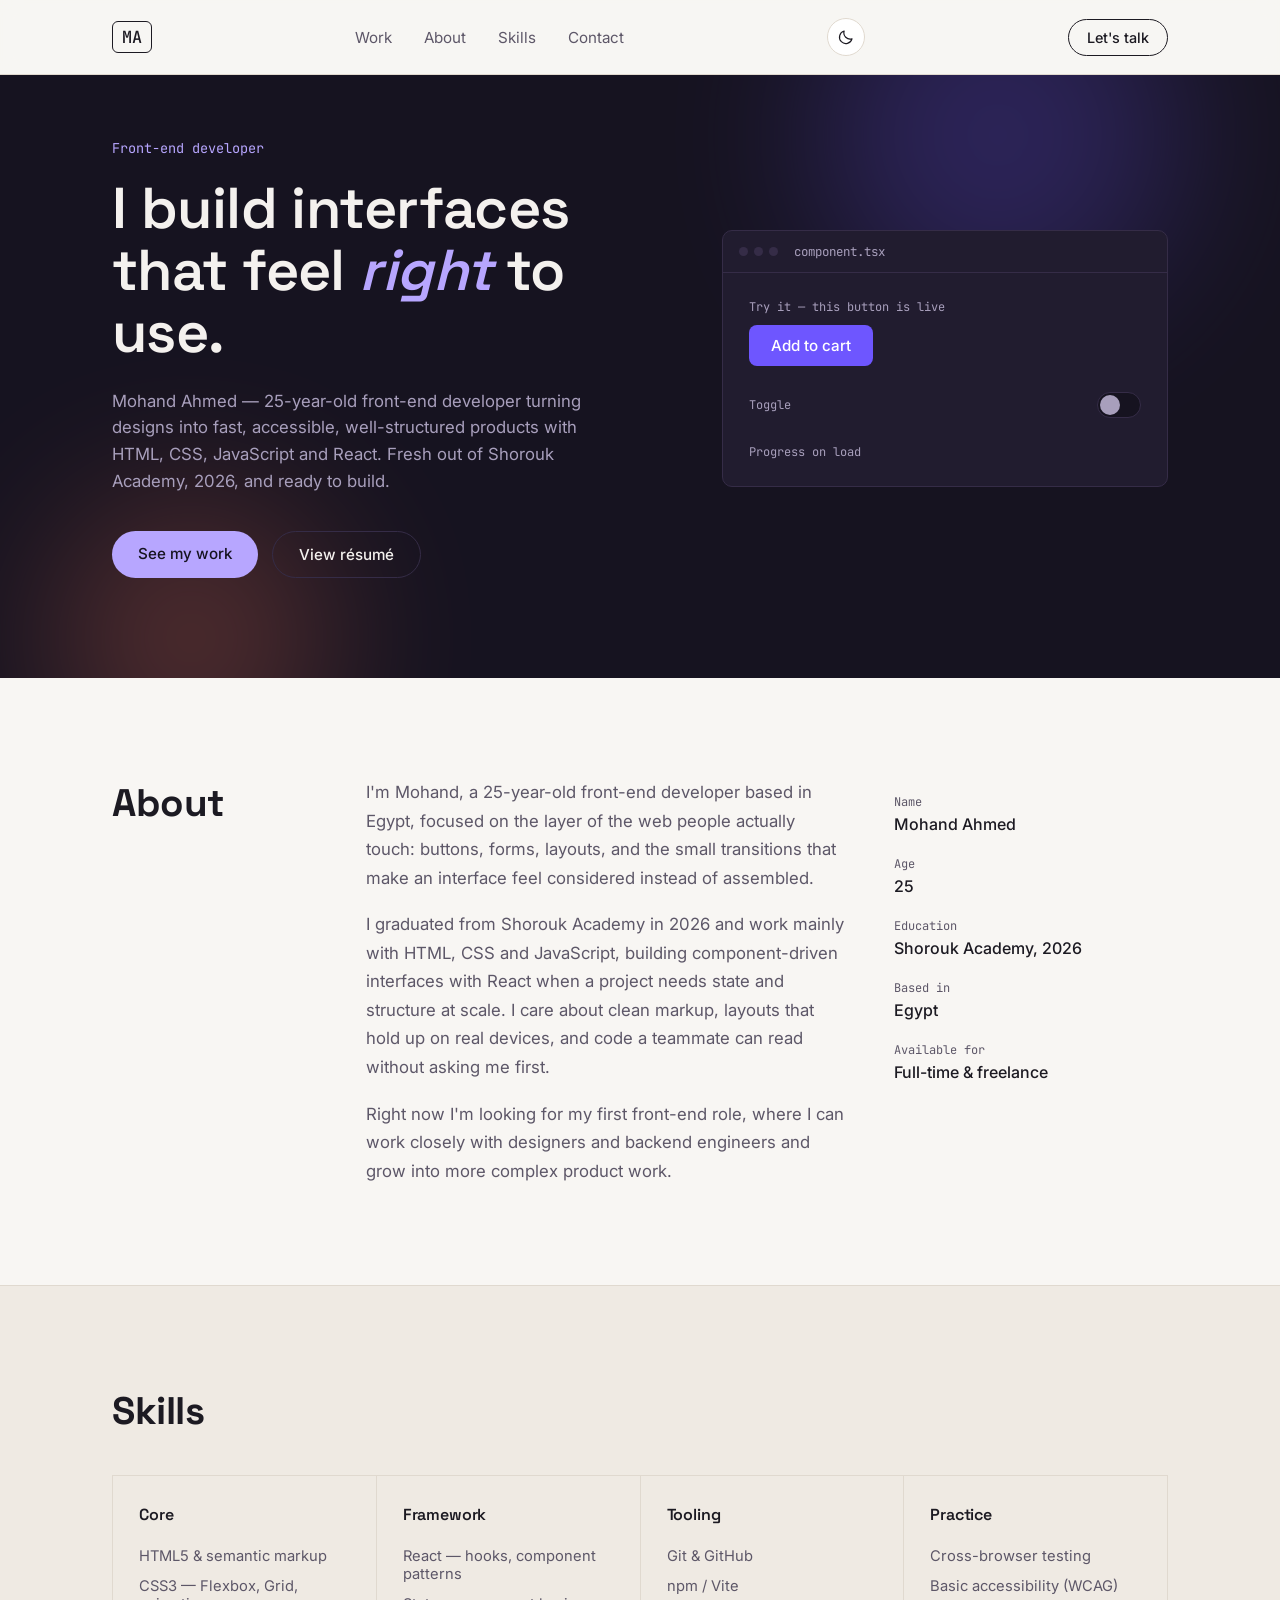
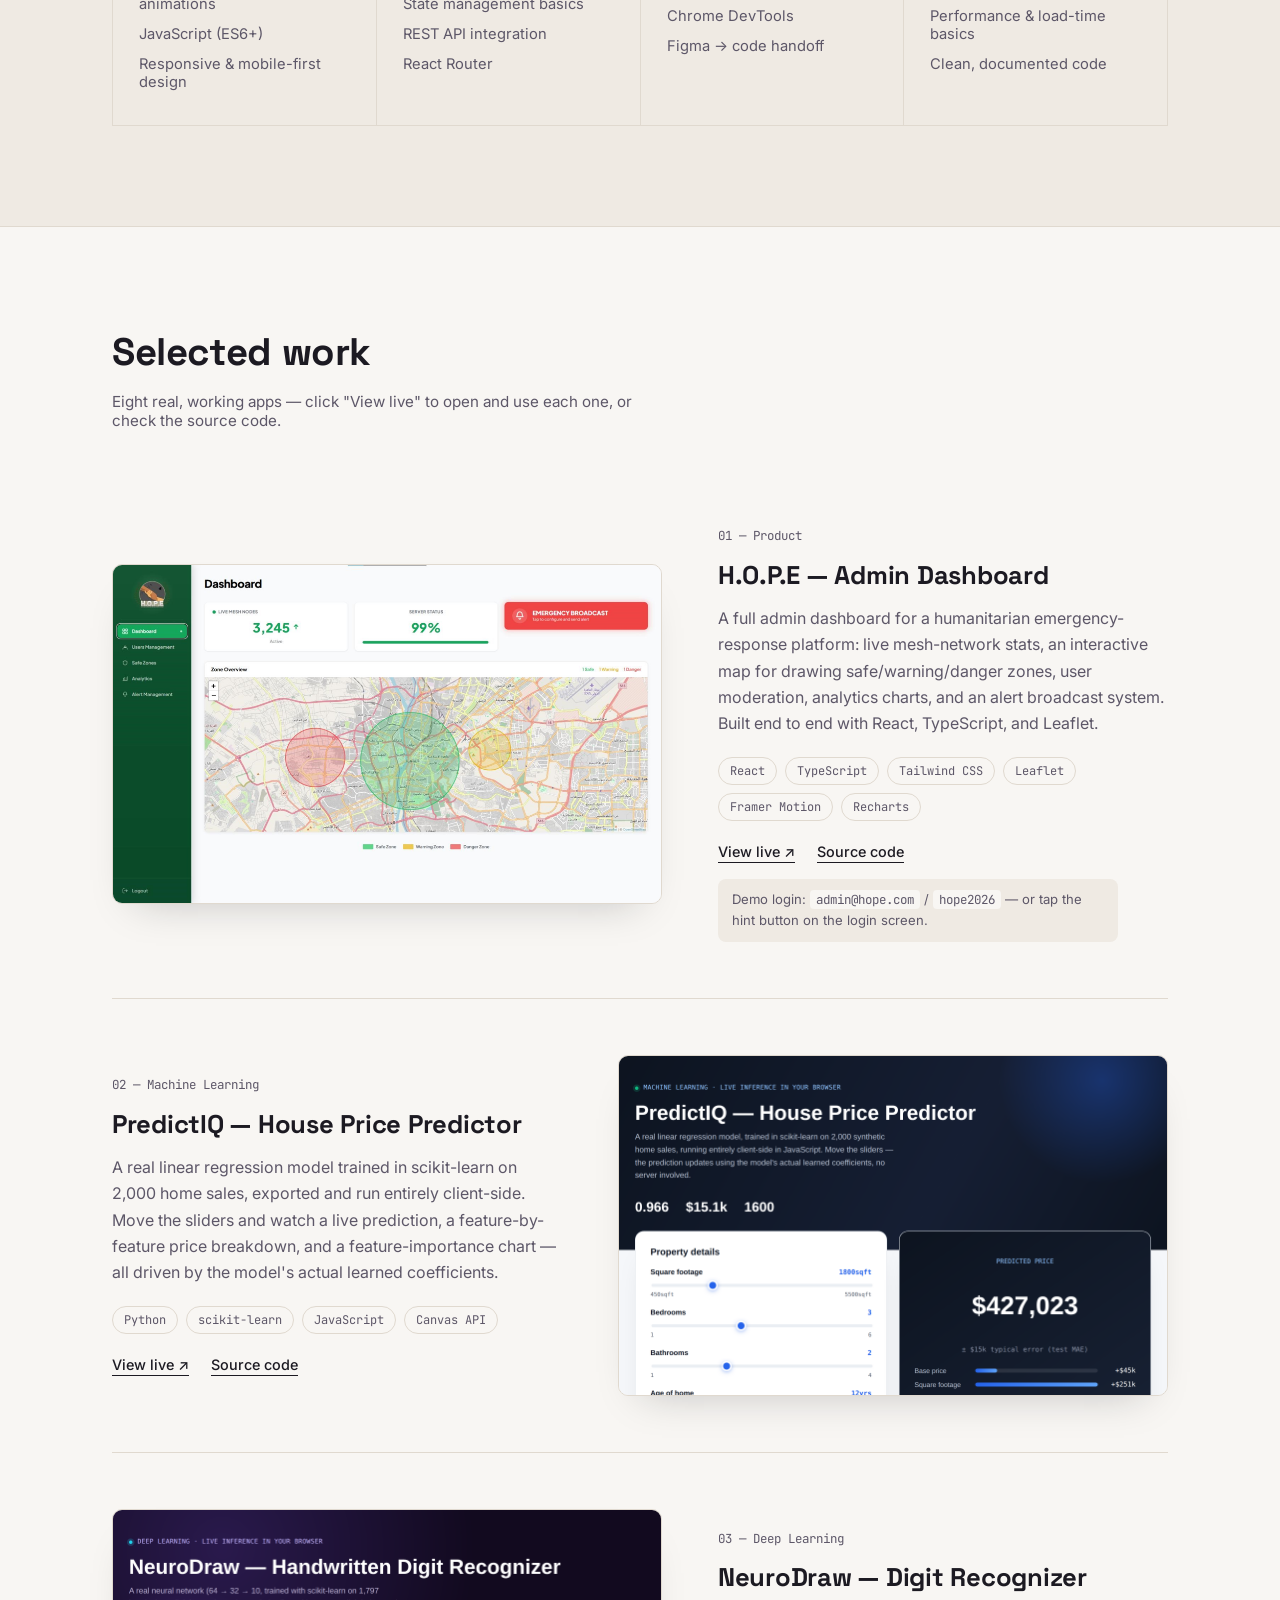
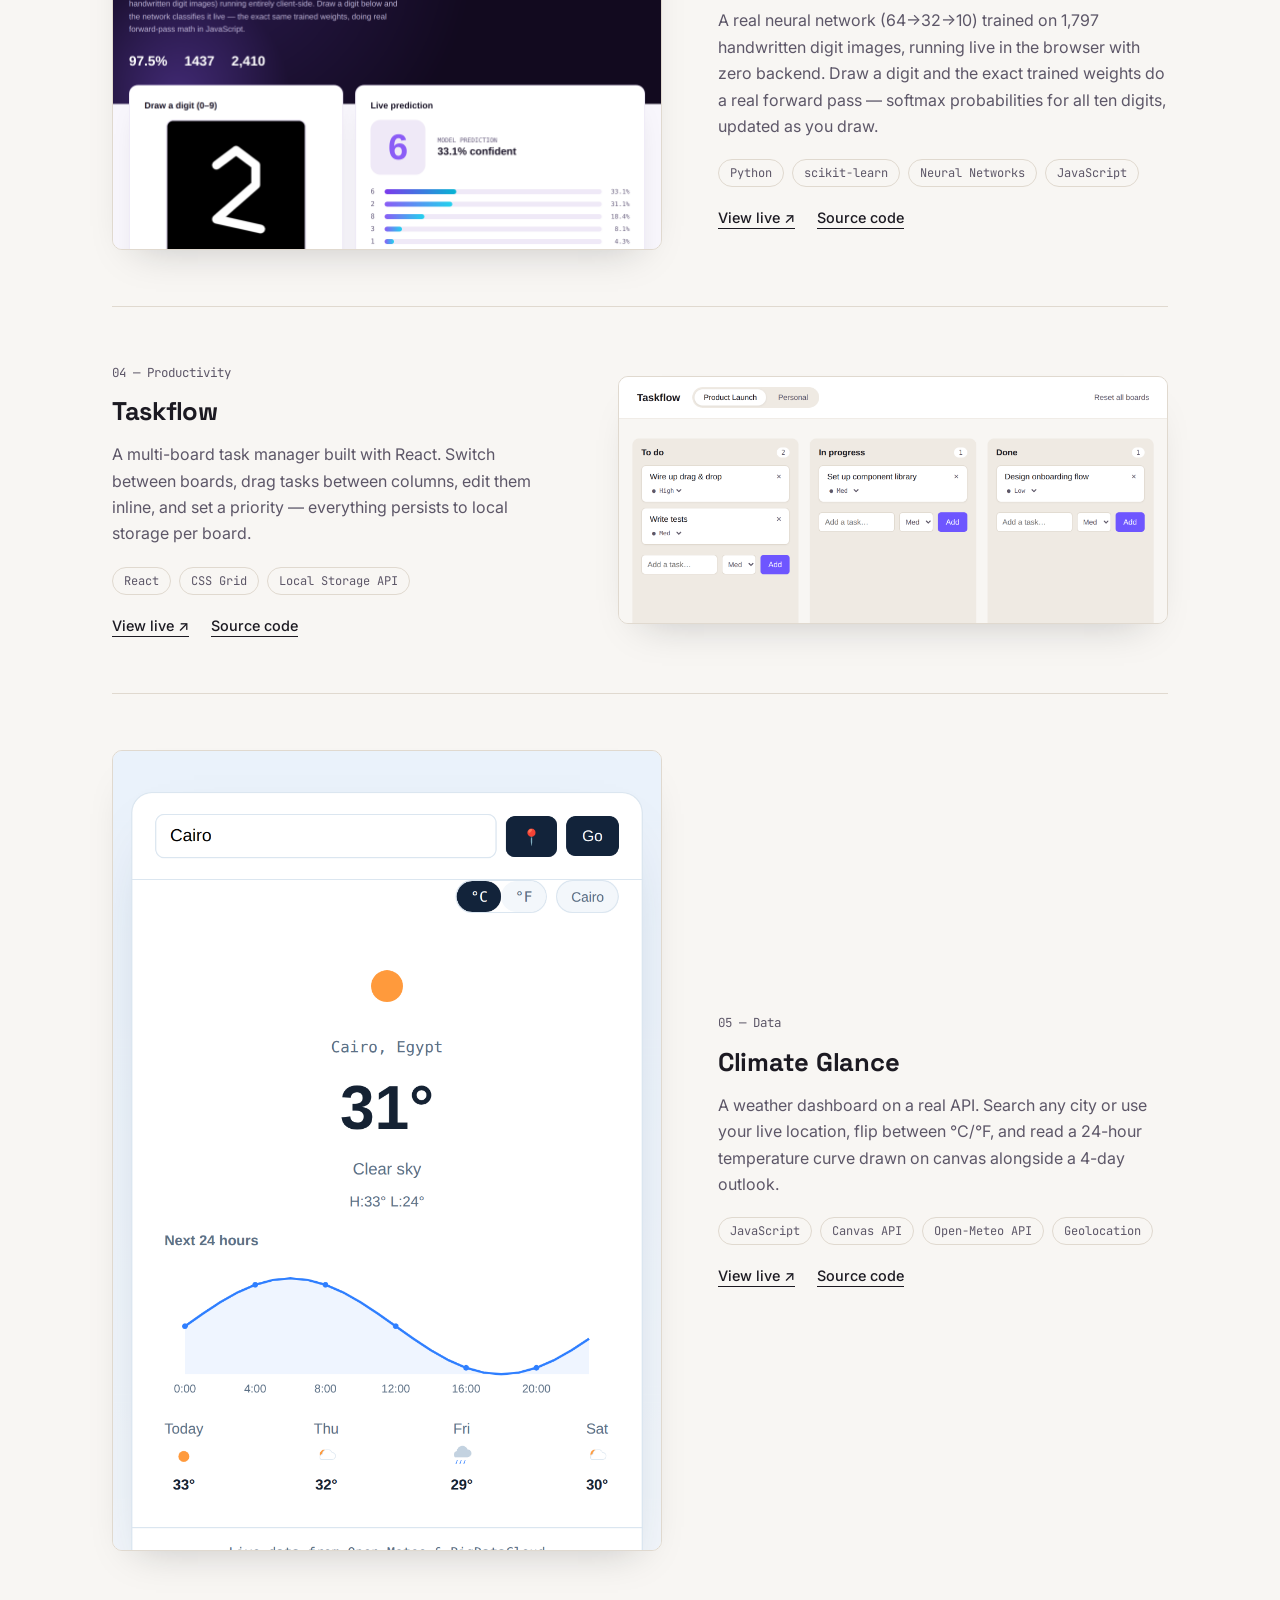
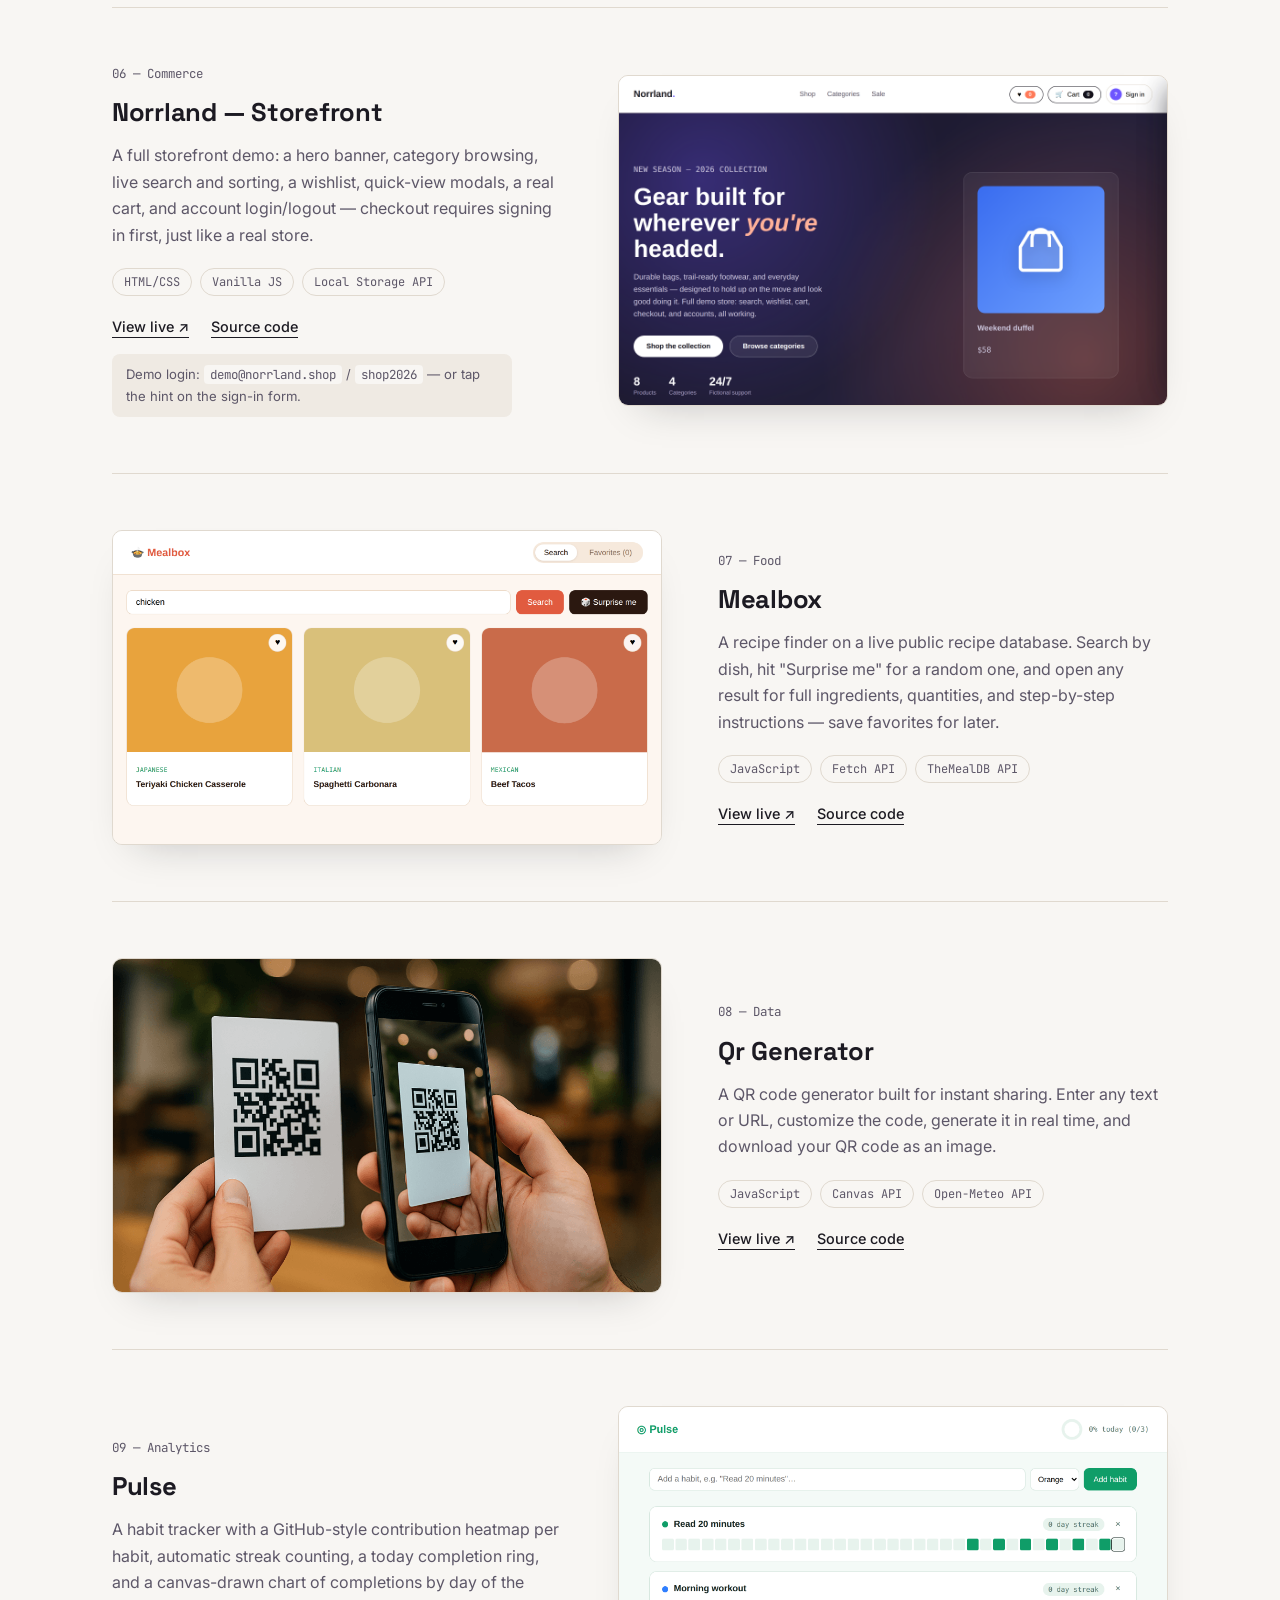
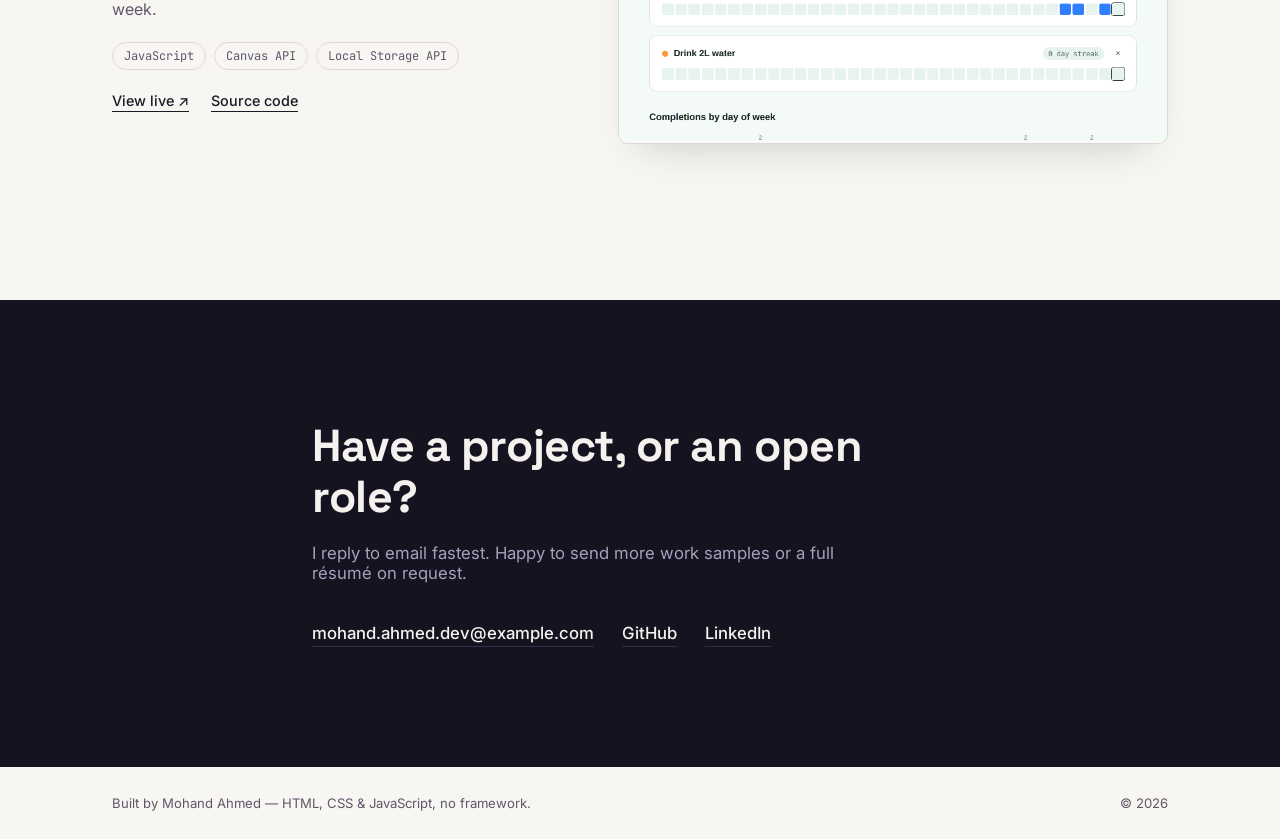
==== index.html @ 734c328e "first commit" ====
<!DOCTYPE html>
<html lang="en">
<head>
<meta charset="UTF-8">
<meta name="viewport" content="width=device-width, initial-scale=1.0">
<title>Mohand Ahmed — Front-End Developer</title>
<meta name="description" content="Mohand Ahmed, front-end developer building fast, accessible interfaces with HTML, CSS, JavaScript and React.">
<script>
  (function() {
    var saved = localStorage.getItem('portfolio-theme');
    var theme = saved || (window.matchMedia('(prefers-color-scheme: dark)').matches ? 'dark' : 'light');
    document.documentElement.setAttribute('data-theme', theme);
  })();
</script>
<link rel="preconnect" href="https://fonts.googleapis.com">
<link rel="preconnect" href="https://fonts.gstatic.com" crossorigin>
<link href="https://fonts.googleapis.com/css2?family=Space+Grotesk:wght@400;500;600;700&family=Inter:wght@400;500;600&family=JetBrains+Mono:wght@400;500&display=swap" rel="stylesheet">
<link rel="stylesheet" href="style.css">
</head>
<body>

<header class="nav" id="nav">
  <div class="nav-inner">
    <a href="#top" class="nav-mark">MA</a>
    <nav class="nav-links">
      <a href="#work">Work</a>
      <a href="#about">About</a>
      <a href="#skills">Skills</a>
      <a href="#contact">Contact</a>
    </nav>
    <button class="theme-toggle" id="themeToggle" aria-label="Toggle dark mode">
      <svg class="icon-sun" viewBox="0 0 24 24" fill="none" xmlns="http://www.w3.org/2000/svg"><circle cx="12" cy="12" r="4.5" stroke="currentColor" stroke-width="1.6"/><path d="M12 2.5v2M12 19.5v2M4.2 4.2l1.4 1.4M18.4 18.4l1.4 1.4M2.5 12h2M19.5 12h2M4.2 19.8l1.4-1.4M18.4 5.6l1.4-1.4" stroke="currentColor" stroke-width="1.6" stroke-linecap="round"/></svg>
      <svg class="icon-moon" viewBox="0 0 24 24" fill="none" xmlns="http://www.w3.org/2000/svg"><path d="M20 14.5A8.5 8.5 0 019.5 4a8.5 8.5 0 1010.5 10.5z" stroke="currentColor" stroke-width="1.6" stroke-linejoin="round"/></svg>
    </button>
    <a href="#contact" class="nav-cta">Let's talk</a>
    <button class="nav-toggle" id="navToggle" aria-label="Open menu" aria-expanded="false">
      <span></span><span></span><span></span>
    </button>
  </div>
  <nav class="nav-links-mobile" id="navMobile">
    <a href="#work">Work</a>
    <a href="#about">About</a>
    <a href="#skills">Skills</a>
    <a href="#contact">Contact</a>
    <button class="theme-toggle theme-toggle-mobile" id="themeToggleMobile" aria-label="Toggle dark mode">
      <svg class="icon-sun" viewBox="0 0 24 24" fill="none" xmlns="http://www.w3.org/2000/svg"><circle cx="12" cy="12" r="4.5" stroke="currentColor" stroke-width="1.6"/><path d="M12 2.5v2M12 19.5v2M4.2 4.2l1.4 1.4M18.4 18.4l1.4 1.4M2.5 12h2M19.5 12h2M4.2 19.8l1.4-1.4M18.4 5.6l1.4-1.4" stroke="currentColor" stroke-width="1.6" stroke-linecap="round"/></svg>
      <svg class="icon-moon" viewBox="0 0 24 24" fill="none" xmlns="http://www.w3.org/2000/svg"><path d="M20 14.5A8.5 8.5 0 019.5 4a8.5 8.5 0 1010.5 10.5z" stroke="currentColor" stroke-width="1.6" stroke-linejoin="round"/></svg>
      <span>Toggle theme</span>
    </button>
  </nav>
</header>

<main id="top">

  <!-- HERO -->
  <section class="hero">
    <div class="hero-inner">
      <div class="hero-text reveal">
        <p class="hero-kicker">Front-end developer</p>
        <h1 class="hero-title">I build interfaces<br>that feel <em>right</em> to use.</h1>
        <p class="hero-sub">Mohand Ahmed — 25-year-old front-end developer turning designs into fast, accessible, well-structured products with HTML, CSS, JavaScript and React. Fresh out of Shorouk Academy, 2026, and ready to build.</p>
        <div class="hero-actions">
          <a href="#work" class="btn btn-primary">See my work</a>
 <a href="Mohand_Ahmed_Resume.pdf" class="btn btn-ghost" target="_blank" rel="noopener noreferrer">
    View résumé
</a>
        </div>
      </div>

      <div class="hero-demo" aria-hidden="false">
        <div class="demo-window">
          <div class="demo-bar">
            <span></span><span></span><span></span>
            <p class="demo-url">component.tsx</p>
          </div>
          <div class="demo-body">
            <p class="demo-label">Try it — this button is live</p>
            <button class="demo-button" id="demoButton">Add to cart</button>

            <div class="demo-row">
              <p class="demo-label">Toggle</p>
              <button class="demo-switch" id="demoSwitch" role="switch" aria-checked="false" aria-label="Toggle dark preview">
                <span class="demo-switch-knob"></span>
              </button>
            </div>

            <div class="demo-row">
              <p class="demo-label">Progress on load</p>
              <div class="demo-progress"><div class="demo-progress-fill" id="demoProgress"></div></div>
            </div>
          </div>
        </div>
      </div>
    </div>
  </section>

  <!-- ABOUT -->
  <section class="about" id="about">
    <div class="section-inner about-grid">
      <h2 class="section-title reveal">About</h2>
      <div class="about-copy reveal">
        <p>I'm Mohand, a 25-year-old front-end developer based in Egypt, focused on the layer of the web people actually touch: buttons, forms, layouts, and the small transitions that make an interface feel considered instead of assembled.</p>
        <p>I graduated from Shorouk Academy in 2026 and work mainly with HTML, CSS and JavaScript, building component-driven interfaces with React when a project needs state and structure at scale. I care about clean markup, layouts that hold up on real devices, and code a teammate can read without asking me first.</p>
        <p>Right now I'm looking for my first front-end role, where I can work closely with designers and backend engineers and grow into more complex product work.</p>
      </div>
      <dl class="about-facts reveal reveal-delay-1">
        <div><dt>Name</dt><dd>Mohand Ahmed</dd></div>
        <div><dt>Age</dt><dd>25</dd></div>
        <div><dt>Education</dt><dd>Shorouk Academy, 2026</dd></div>
        <div><dt>Based in</dt><dd>Egypt</dd></div>
        <div><dt>Available for</dt><dd>Full-time &amp; freelance</dd></div>
      </dl>
    </div>
  </section>

  <!-- SKILLS -->
  <section class="skills" id="skills">
    <div class="section-inner">
      <h2 class="section-title reveal">Skills</h2>
      <div class="skills-grid reveal reveal-delay-1">
        <div class="skill-group">
          <h3>Core</h3>
          <ul>
            <li>HTML5 &amp; semantic markup</li>
            <li>CSS3 — Flexbox, Grid, animations</li>
            <li>JavaScript (ES6+)</li>
            <li>Responsive &amp; mobile-first design</li>
          </ul>
        </div>
        <div class="skill-group">
          <h3>Framework</h3>
          <ul>
            <li>React — hooks, component patterns</li>
            <li>State management basics</li>
            <li>REST API integration</li>
            <li>React Router</li>
          </ul>
        </div>
        <div class="skill-group">
          <h3>Tooling</h3>
          <ul>
            <li>Git &amp; GitHub</li>
            <li>npm / Vite</li>
            <li>Chrome DevTools</li>
            <li>Figma → code handoff</li>
          </ul>
        </div>
        <div class="skill-group">
          <h3>Practice</h3>
          <ul>
            <li>Cross-browser testing</li>
            <li>Basic accessibility (WCAG)</li>
            <li>Performance &amp; load-time basics</li>
            <li>Clean, documented code</li>
          </ul>
        </div>
      </div>
    </div>
  </section>

  <!-- WORK -->
  <section class="work" id="work">
    <div class="section-inner">
      <h2 class="section-title reveal">Selected work</h2>
      <p class="section-note">Eight real, working apps — click "View live" to open and use each one, or check the source code.</p>

      <div class="project project-a project-featured reveal">
        <div class="project-media">
          <a href="projects/hope/index.html" class="shot-link">
            <img src="projects/hope/screenshot.png" alt="H.O.P.E humanitarian operations admin dashboard screenshot" loading="lazy">
          </a>
        </div>
        <div class="project-copy">
          <p class="project-tag">01 — Product</p>
          <h3>H.O.P.E — Admin Dashboard</h3>
          <p>A full admin dashboard for a humanitarian emergency-response platform: live mesh-network stats, an interactive map for drawing safe/warning/danger zones, user moderation, analytics charts, and an alert broadcast system. Built end to end with React, TypeScript, and Leaflet.</p>
          <ul class="project-stack">
            <li>React</li><li>TypeScript</li><li>Tailwind CSS</li><li>Leaflet</li><li>Framer Motion</li><li>Recharts</li>
          </ul>
          <div class="project-links">
            <a href="projects/hope/index.html">View live ↗</a>
            <a href="https://github.com/yourusername/portfolio/tree/main/projects/hope">Source code</a>
          </div>
          <p class="project-note">Demo login: <code>admin@hope.com</code> / <code>hope2026</code> — or tap the hint button on the login screen.</p>
        </div>
      </div>

      <div class="project project-b reveal">
        <div class="project-copy">
          <p class="project-tag">02 — Machine Learning</p>
          <h3>PredictIQ — House Price Predictor</h3>
          <p>A real linear regression model trained in scikit-learn on 2,000 home sales, exported and run entirely client-side. Move the sliders and watch a live prediction, a feature-by-feature price breakdown, and a feature-importance chart — all driven by the model's actual learned coefficients.</p>
          <ul class="project-stack">
            <li>Python</li><li>scikit-learn</li><li>JavaScript</li><li>Canvas API</li>
          </ul>
          <div class="project-links">
            <a href="projects/house-price/index.html">View live ↗</a>
            <a href="https://github.com/yourusername/portfolio/tree/main/projects/house-price">Source code</a>
          </div>
        </div>
        <div class="project-media">
          <a href="projects/house-price/index.html" class="shot-link">
            <img src="projects/house-price/screenshot.png" alt="PredictIQ house price predictor screenshot" loading="lazy">
          </a>
        </div>
      </div>

      <div class="project project-a reveal">
        <div class="project-media">
          <a href="projects/digit-net/index.html" class="shot-link">
            <img src="projects/digit-net/screenshot.png" alt="NeuroDraw handwritten digit recognizer screenshot" loading="lazy">
          </a>
        </div>
        <div class="project-copy">
          <p class="project-tag">03 — Deep Learning</p>
          <h3>NeuroDraw — Digit Recognizer</h3>
          <p>A real neural network (64→32→10) trained on 1,797 handwritten digit images, running live in the browser with zero backend. Draw a digit and the exact trained weights do a real forward pass — softmax probabilities for all ten digits, updated as you draw.</p>
          <ul class="project-stack">
            <li>Python</li><li>scikit-learn</li><li>Neural Networks</li><li>JavaScript</li>
          </ul>
          <div class="project-links">
            <a href="projects/digit-net/index.html">View live ↗</a>
            <a href="https://github.com/yourusername/portfolio/tree/main/projects/digit-net">Source code</a>
          </div>
        </div>
      </div>

      <div class="project project-b reveal">
        <div class="project-media">
          <a href="projects/taskflow/index.html" class="shot-link">
            <img src="projects/taskflow/screenshot.png" alt="Taskflow multi-board task manager screenshot" loading="lazy">
          </a>
        </div>
        <div class="project-copy">
          <p class="project-tag">04 — Productivity</p>
          <h3>Taskflow</h3>
          <p>A multi-board task manager built with React. Switch between boards, drag tasks between columns, edit them inline, and set a priority — everything persists to local storage per board.</p>
          <ul class="project-stack">
            <li>React</li><li>CSS Grid</li><li>Local Storage API</li>
          </ul>
          <div class="project-links">
            <a href="projects/taskflow/index.html">View live ↗</a>
            <a href="https://github.com/yourusername/portfolio/tree/main/projects/taskflow">Source code</a>
          </div>
        </div>
      </div>

      <div class="project project-a reveal">
        <div class="project-media">
          <a href="projects/climate-glance/index.html" class="shot-link">
            <img src="projects/climate-glance/screenshot.png" alt="Climate Glance weather app screenshot" loading="lazy">
          </a>
        </div>
        <div class="project-copy">
          <p class="project-tag">05 — Data</p>
          <h3>Climate Glance</h3>
          <p>A weather dashboard on a real API. Search any city or use your live location, flip between °C/°F, and read a 24-hour temperature curve drawn on canvas alongside a 4-day outlook.</p>
          <ul class="project-stack">
            <li>JavaScript</li><li>Canvas API</li><li>Open-Meteo API</li><li>Geolocation</li>
          </ul>
          <div class="project-links">
            <a href="projects/climate-glance/index.html">View live ↗</a>
            <a href="https://github.com/yourusername/portfolio/tree/main/projects/climate-glance">Source code</a>
          </div>
        </div>
      </div>

      <div class="project project-b reveal">
        <div class="project-copy">
          <p class="project-tag">06 — Commerce</p>
          <h3>Norrland — Storefront</h3>
          <p>A full storefront demo: a hero banner, category browsing, live search and sorting, a wishlist, quick-view modals, a real cart, and account login/logout — checkout requires signing in first, just like a real store.</p>
          <ul class="project-stack">
            <li>HTML/CSS</li><li>Vanilla JS</li><li>Local Storage API</li>
          </ul>
          <div class="project-links">
            <a href="projects/storefront/index.html">View live ↗</a>
            <a href="https://github.com/yourusername/portfolio/tree/main/projects/storefront">Source code</a>
          </div>
          <p class="project-note">Demo login: <code>demo@norrland.shop</code> / <code>shop2026</code> — or tap the hint on the sign-in form.</p>
        </div>
        <div class="project-media">
          <a href="projects/storefront/index.html" class="shot-link">
            <img src="projects/storefront/screenshot.png" alt="Norrland storefront e-commerce demo screenshot" loading="lazy">
          </a>
        </div>
      </div>

      <div class="project project-a reveal">
        <div class="project-media">
          <a href="projects/mealbox/index.html" class="shot-link">
            <img src="projects/mealbox/screenshot.png" alt="Mealbox recipe finder screenshot" loading="lazy">
          </a>
        </div>
        <div class="project-copy">
          <p class="project-tag">07 — Food</p>
          <h3>Mealbox</h3>
          <p>A recipe finder on a live public recipe database. Search by dish, hit "Surprise me" for a random one, and open any result for full ingredients, quantities, and step-by-step instructions — save favorites for later.</p>
          <ul class="project-stack">
            <li>JavaScript</li><li>Fetch API</li><li>TheMealDB API</li>
          </ul>
          <div class="project-links">
            <a href="projects/mealbox/index.html">View live ↗</a>
            <a href="https://github.com/yourusername/portfolio/tree/main/projects/mealbox">Source code</a>
          </div>
        </div>
      </div>

<div class="project project-a reveal">
        <div class="project-media">
          <a href="projects/qr_code_generator/index.html" class="shot-link">
            <img src="projects/qr_code_generator/QR-Code.png" alt="Qr Generator" loading="lazy">
          </a>
        </div>
        <div class="project-copy">
          <p class="project-tag">08 — Data</p>
          <h3>Qr Generator</h3>
          <p>A QR code generator built for instant sharing. Enter any text or URL, customize the code, generate it in  real time, and download your QR code as an image.</p>
          <ul class="project-stack">
            <li>JavaScript</li><li>Canvas API</li><li>Open-Meteo API</li>
          </ul>
          <div class="project-links">
            <a href="projects/qr_code_generator/index.html">View live ↗</a>
            <a href="https://github.com/yourusername/portfolio/tree/main/projects/climate-glance">Source code</a>
          </div>
        </div>
      </div>

      <div class="project project-b reveal">
        <div class="project-copy">
          <p class="project-tag">09 — Analytics</p>
          <h3>Pulse</h3>
          <p>A habit tracker with a GitHub-style contribution heatmap per habit, automatic streak counting, a today completion ring, and a canvas-drawn chart of completions by day of the week.</p>
          <ul class="project-stack">
            <li>JavaScript</li><li>Canvas API</li><li>Local Storage API</li>
          </ul>
          <div class="project-links">
            <a href="projects/pulse/index.html">View live ↗</a>
            <a href="https://github.com/yourusername/portfolio/tree/main/projects/pulse">Source code</a>
          </div>
        </div>
        <div class="project-media">
          <a href="projects/pulse/index.html" class="shot-link">
            <img src="projects/pulse/screenshot.png" alt="Pulse habit tracker screenshot" loading="lazy">
          </a>
        </div>
      </div>
    </div>
  </section>

  <!-- CONTACT -->
  <section class="contact" id="contact">
    <div class="section-inner contact-inner">
      <h2 class="contact-title reveal">Have a project, or an open role?</h2>
      <p class="contact-sub">I reply to email fastest. Happy to send more work samples or a full résumé on request.</p>
      <div class="contact-links">
        <a href="mailto:mohand.ahmed.dev@example.com">mohand.ahmed.dev@example.com</a>
        <a href="https://github.com/yourusername" target="_blank" rel="noopener">GitHub</a>
        <a href="https://linkedin.com/in/yourusername" target="_blank" rel="noopener">LinkedIn</a>
      </div>
    </div>
  </section>

</main>

<footer class="footer">
  <p>Built by Mohand Ahmed — HTML, CSS &amp; JavaScript, no framework.</p>
  <p>© <span id="year"></span></p>
</footer>

<script src="script.js"></script>
</body>
</html>
---- style.css ----
/* ===== Tokens ===== */
:root{
  --ink:#161320;
  --ink-soft:#211c2f;
  --paper:#f8f6f3;
  --paper-dim:#efeae3;
  --line:#e0d9cf;
  --line-dark:#352c47;
  --text:#1c1a22;
  --text-soft:#5d5768;
  --text-on-ink:#f4f1ee;
  --text-on-ink-soft:#a89fbc;
  --accent:#6e56ff;
  --accent-ink:#b7a6ff;
  --accent-2:#ff7a59;
  --surface:#ffffff;

  --font-display:'Space Grotesk', sans-serif;
  --font-body:'Inter', sans-serif;
  --font-mono:'JetBrains Mono', monospace;

  --nav-bg:rgba(247,246,242,0.85);
  --radius:10px;
  --maxw:1120px;
}

[data-theme="dark"]{
  --paper:#121018;
  --paper-dim:#1c1826;
  --line:#2d2740;
  --text:#f0eef8;
  --text-soft:#a89fc0;
  --surface:#1a1624;
  --nav-bg:rgba(18,16,24,0.85);
}

*{box-sizing:border-box;}
html{scroll-behavior:smooth;}
body{
  margin:0;
  font-family:var(--font-body);
  transition:background-color .35s ease, color .35s ease;
  color:var(--text);
  background:var(--paper);
  -webkit-font-smoothing:antialiased;
}
h1,h2,h3{font-family:var(--font-display); margin:0; letter-spacing:-0.01em;}
p{margin:0;}
a{color:inherit; text-decoration:none;}
ul{margin:0; padding:0; list-style:none;}
img{max-width:100%; display:block;}

:focus-visible{
  outline:2px solid var(--accent);
  outline-offset:3px;
}

.section-inner{
  max-width:var(--maxw);
  margin:0 auto;
  padding:0 32px;
}
.section-title{
  font-size:clamp(1.8rem, 3vw, 2.4rem);
  margin-bottom:40px;
}
.section-note{
  font-size:0.95rem;
  color:var(--text-soft);
  margin-top:-24px;
  margin-bottom:40px;
  max-width:52ch;
}

@media (prefers-reduced-motion: reduce){
  html{scroll-behavior:auto;}
  *{animation-duration:0.001ms !important; transition-duration:0.001ms !important;}
}

/* ===== Scroll reveal ===== */
.reveal{
  opacity:0;
  transform:translateY(28px);
  transition:opacity .7s cubic-bezier(.16,.8,.24,1), transform .7s cubic-bezier(.16,.8,.24,1);
}
.reveal.revealed{
  opacity:1;
  transform:translateY(0);
}
.reveal-delay-1.revealed{transition-delay:.08s;}
.reveal-delay-2.revealed{transition-delay:.16s;}
.reveal-delay-3.revealed{transition-delay:.24s;}

/* ===== Nav ===== */
.nav{
  position:sticky; top:0; z-index:100;
  background:var(--nav-bg);
  backdrop-filter:blur(10px);
  border-bottom:1px solid var(--line);
  transition:background-color .35s ease, border-color .35s ease, box-shadow .3s ease;
}
.nav.scrolled{box-shadow:0 8px 24px -18px rgba(20,20,30,0.35);}
.nav-inner{
  max-width:var(--maxw);
  margin:0 auto;
  padding:18px 32px;
  display:flex; align-items:center; justify-content:space-between;
}
.nav-mark{
  font-family:var(--font-mono);
  font-weight:500;
  font-size:1.05rem;
  border:1px solid var(--text);
  padding:4px 9px;
  border-radius:6px;
}
.nav-links{display:flex; gap:32px;}
.nav-links a{font-size:0.95rem; color:var(--text-soft); transition:color .15s;}
.nav-links a:hover{color:var(--text);}
.nav-cta{
  font-size:0.9rem; font-weight:500;
  padding:9px 18px;
  border:1px solid var(--text);
  border-radius:100px;
  transition:border-color .35s ease;
}
.nav-cta:hover{background:var(--text); color:var(--paper);}

.theme-toggle{
  width:38px; height:38px;
  border-radius:50%;
  border:1px solid var(--line);
  background:var(--surface);
  cursor:pointer;
  display:flex; align-items:center; justify-content:center;
  flex-shrink:0;
  transition:border-color .35s ease, background-color .35s ease, transform .2s ease;
  color:var(--text);
}
.theme-toggle:not(.theme-toggle-mobile):hover{transform:rotate(15deg);}
.theme-toggle svg{width:18px; height:18px;}
.theme-toggle .icon-sun{display:none;}
[data-theme="dark"] .theme-toggle .icon-moon{display:none;}
[data-theme="dark"] .theme-toggle .icon-sun{display:block;}
.nav-toggle{display:none; flex-direction:column; gap:5px; background:none; border:none; cursor:pointer; padding:4px;}
.nav-toggle span{width:22px; height:2px; background:var(--text);}
.nav-links-mobile{display:none;}

.theme-toggle-mobile{
  width:100%; border-radius:10px; justify-content:flex-start; gap:10px; padding:12px 4px;
  margin-top:8px; border:none; border-top:1px solid var(--line);
}
.theme-toggle-mobile span{font-size:1rem; color:var(--text);}

@media (max-width:820px){
  .nav-links, .nav-cta, #themeToggle{display:none;}
  .nav-toggle{display:flex;}
  .nav-links-mobile{
    flex-direction:column; padding:0 32px 20px;
    display:none;
    gap:4px;
  }
  .nav-links-mobile.open{display:flex;}
  .nav-links-mobile a{padding:12px 0; border-top:1px solid var(--line); font-size:1rem;}
}

/* ===== Hero ===== */
.hero{
  background:var(--ink);
  color:var(--text-on-ink);
  padding:64px 0 100px;
  position:relative;
  overflow:hidden;
}
.hero::before, .hero::after{
  content:"";
  position:absolute;
  border-radius:50%;
  filter:blur(80px);
  opacity:0.25;
  pointer-events:none;
  animation:float-blob 14s ease-in-out infinite;
}
.hero::before{
  width:360px; height:360px;
  background:var(--accent);
  top:-120px; right:8%;
}
.hero::after{
  width:280px; height:280px;
  background:var(--accent-2);
  bottom:-100px; left:4%;
  animation-delay:-7s;
}
@keyframes float-blob{
  0%, 100%{ transform:translate(0,0) scale(1); }
  50%{ transform:translate(24px,-18px) scale(1.08); }
}
@media (prefers-reduced-motion: reduce){
  .hero::before, .hero::after{ animation:none; }
}
.hero-inner{
  max-width:var(--maxw);
  margin:0 auto;
  padding:0 32px;
  display:grid;
  grid-template-columns:1.1fr 0.9fr;
  gap:64px;
  align-items:center;
  position:relative;
  z-index:1;
}
.hero-kicker{
  font-family:var(--font-mono);
  font-size:0.85rem;
  color:var(--accent-ink);
  margin-bottom:20px;
}
.hero-title{
  font-size:clamp(2.4rem, 5vw, 3.6rem);
  line-height:1.08;
  font-weight:600;
}
.hero-title em{
  font-style:italic;
  color:var(--accent-ink);
}
.hero-sub{
  margin-top:24px;
  font-size:1.05rem;
  line-height:1.6;
  color:var(--text-on-ink-soft);
  max-width:46ch;
}
.hero-actions{
  margin-top:36px;
  display:flex; gap:14px; flex-wrap:wrap;
}
.btn{
  display:inline-block;
  padding:13px 26px;
  border-radius:100px;
  font-size:0.95rem;
  font-weight:500;
  transition:transform .15s, background .15s, color .15s;
}
.btn-primary{background:var(--accent-ink); color:var(--ink);}
.btn-primary:hover{transform:translateY(-2px);}
.btn-ghost{border:1px solid var(--line-dark); color:var(--text-on-ink);}
.btn-ghost:hover{border-color:var(--text-on-ink);}

/* hero demo widget */
.demo-window{
  background:var(--ink-soft);
  border:1px solid var(--line-dark);
  border-radius:var(--radius);
  overflow:hidden;
}
.demo-bar{
  display:flex; align-items:center; gap:6px;
  padding:12px 16px;
  border-bottom:1px solid var(--line-dark);
}
.demo-bar span{
  width:9px; height:9px; border-radius:50%;
  background:var(--line-dark);
}
.demo-url{
  margin-left:10px;
  font-family:var(--font-mono);
  font-size:0.78rem;
  color:var(--text-on-ink-soft);
}
.demo-body{padding:26px;}
.demo-label{
  font-family:var(--font-mono);
  font-size:0.75rem;
  color:var(--text-on-ink-soft);
  margin-bottom:10px;
}
.demo-button{
  font-family:var(--font-body);
  font-weight:500;
  font-size:0.95rem;
  padding:11px 22px;
  border-radius:8px;
  border:none;
  background:var(--accent);
  color:#fff;
  cursor:pointer;
  transition:background .15s, transform .1s;
}
.demo-button:hover{background:#4d69ff;}
.demo-button:active{transform:scale(0.97);}
.demo-button.added{background:#2fb774;}
.demo-row{
  display:flex; align-items:center; justify-content:space-between;
  margin-top:26px;
}
.demo-row .demo-label{margin:0;}
.demo-switch{
  width:44px; height:26px;
  border-radius:100px;
  border:1px solid var(--line-dark);
  background:var(--ink);
  cursor:pointer;
  padding:2px;
  display:flex;
}
.demo-switch-knob{
  width:20px; height:20px;
  border-radius:50%;
  background:var(--text-on-ink-soft);
  transition:transform .2s, background .2s;
}
.demo-switch[aria-checked="true"]{background:var(--accent);}
.demo-switch[aria-checked="true"] .demo-switch-knob{
  transform:translateX(18px);
  background:#fff;
}
.demo-progress{
  margin-top:10px;
  height:6px;
  background:var(--ink);
  border-radius:100px;
  overflow:hidden;
}
.demo-progress-fill{
  height:100%;
  width:0%;
  background:var(--accent-2);
  border-radius:100px;
  transition:width 1.4s cubic-bezier(.2,.7,.3,1);
}

/* ===== About ===== */
.about{padding:100px 0; border-bottom:1px solid var(--line); transition:border-color .35s ease;}
.about-grid{
  display:grid;
  grid-template-columns:0.6fr 1.4fr 0.8fr;
  gap:48px;
}
.about-copy p{
  font-size:1.05rem;
  line-height:1.7;
  color:var(--text-soft);
  max-width:60ch;
}
.about-copy p + p{margin-top:18px;}
.about-facts{display:flex; flex-direction:column; gap:22px;}
.about-facts dt{
  font-family:var(--font-mono);
  font-size:0.75rem;
  color:var(--text-soft);
  margin-bottom:4px;
}
.about-facts dd{margin:0; font-size:1rem; font-weight:500;}

@media (max-width:900px){
  .about-grid{grid-template-columns:1fr;}
}

/* ===== Skills ===== */
.skills{padding:100px 0; background:var(--paper-dim); border-bottom:1px solid var(--line); transition:background-color .35s ease, border-color .35s ease;}
.skills-grid{
  display:grid;
  grid-template-columns:repeat(4, 1fr);
  gap:1px;
  background:var(--line);
  border:1px solid var(--line);
}
.skill-group{
  background:var(--paper-dim);
  padding:28px 26px;
  transition:background-color .25s ease, transform .25s ease;
}
.skill-group:hover{
  background:var(--surface);
  transform:translateY(-2px);
}
.skill-group h3{
  font-size:1rem;
  margin-bottom:16px;
  font-weight:600;
}
.skill-group li{
  font-size:0.92rem;
  color:var(--text-soft);
  padding:6px 0;
}

@media (max-width:900px){
  .skills-grid{grid-template-columns:repeat(2, 1fr);}
}
@media (max-width:560px){
  .skills-grid{grid-template-columns:1fr;}
}

/* ===== Work / Projects ===== */
.work{padding:100px 0;}
.project{
  display:grid;
  grid-template-columns:1.1fr 0.9fr;
  gap:56px;
  align-items:center;
  padding:56px 0;
  border-bottom:1px solid var(--line);
}
.project:last-child{border-bottom:none;}
.project-b{grid-template-columns:0.9fr 1.1fr;}
.project-b .project-media{order:2;}
.project-b .project-copy{order:1;}

.project-tag{
  font-family:var(--font-mono);
  font-size:0.78rem;
  color:var(--accent);
  margin-bottom:12px;
}
.project-copy h3{font-size:1.6rem; margin-bottom:14px;}
.project-copy p{color:var(--text-soft); line-height:1.65; max-width:50ch;}
.project-stack{
  display:flex; flex-wrap:wrap; gap:8px;
  margin-top:20px;
}
.project-stack li{
  font-family:var(--font-mono);
  font-size:0.75rem;
  padding:5px 11px;
  border:1px solid var(--line);
  border-radius:100px;
  color:var(--text-soft);
}
.project-links{margin-top:22px; display:flex; gap:22px;}
.project-links a{
  font-size:0.9rem; font-weight:500;
  border-bottom:1px solid var(--text);
  padding-bottom:2px;
}
.project-note{
  margin-top:16px;
  font-size:0.82rem;
  color:var(--text-soft);
  background:var(--paper-dim);
  border-radius:8px;
  padding:10px 14px;
}
.project-note code{
  font-family:var(--font-mono);
  background:var(--paper);
  padding:1px 6px;
  border-radius:4px;
  font-size:0.78rem;
}

/* project screenshots */
.shot-link{display:block; border-radius:var(--radius); overflow:hidden; border:1px solid var(--line); box-shadow:0 20px 40px -24px rgba(20,23,28,0.25); transition:transform .2s;}
.shot-link:hover{transform:translateY(-3px);}
.shot-link img{width:100%; display:block;}

/* ===== Contact ===== */
.contact{
  background:var(--ink);
  color:var(--text-on-ink);
  padding:120px 0;
}
.contact-inner{text-align:left; max-width:720px;}
.contact-title{
  font-size:clamp(1.9rem, 4vw, 2.8rem);
  line-height:1.15;
  margin-bottom:20px;
}
.contact-sub{
  color:var(--text-on-ink-soft);
  font-size:1.05rem;
  max-width:50ch;
}
.contact-links{
  margin-top:40px;
  display:flex; flex-wrap:wrap; gap:28px;
}
.contact-links a{
  font-size:1.05rem;
  font-weight:500;
  border-bottom:1px solid var(--line-dark);
  padding-bottom:3px;
  transition:border-color .15s, color .15s;
}
.contact-links a:hover{border-color:var(--accent-ink); color:var(--accent-ink);}

/* ===== Footer ===== */
.footer{
  padding:28px 32px;
  display:flex; justify-content:space-between;
  font-size:0.82rem;
  color:var(--text-soft);
  max-width:var(--maxw);
  margin:0 auto;
}

@media (max-width:900px){
  .hero-inner{grid-template-columns:1fr; gap:48px;}
  .project, .project-b{grid-template-columns:1fr; gap:32px;}
  .project-b .project-media, .project-b .project-copy{order:initial;}
}
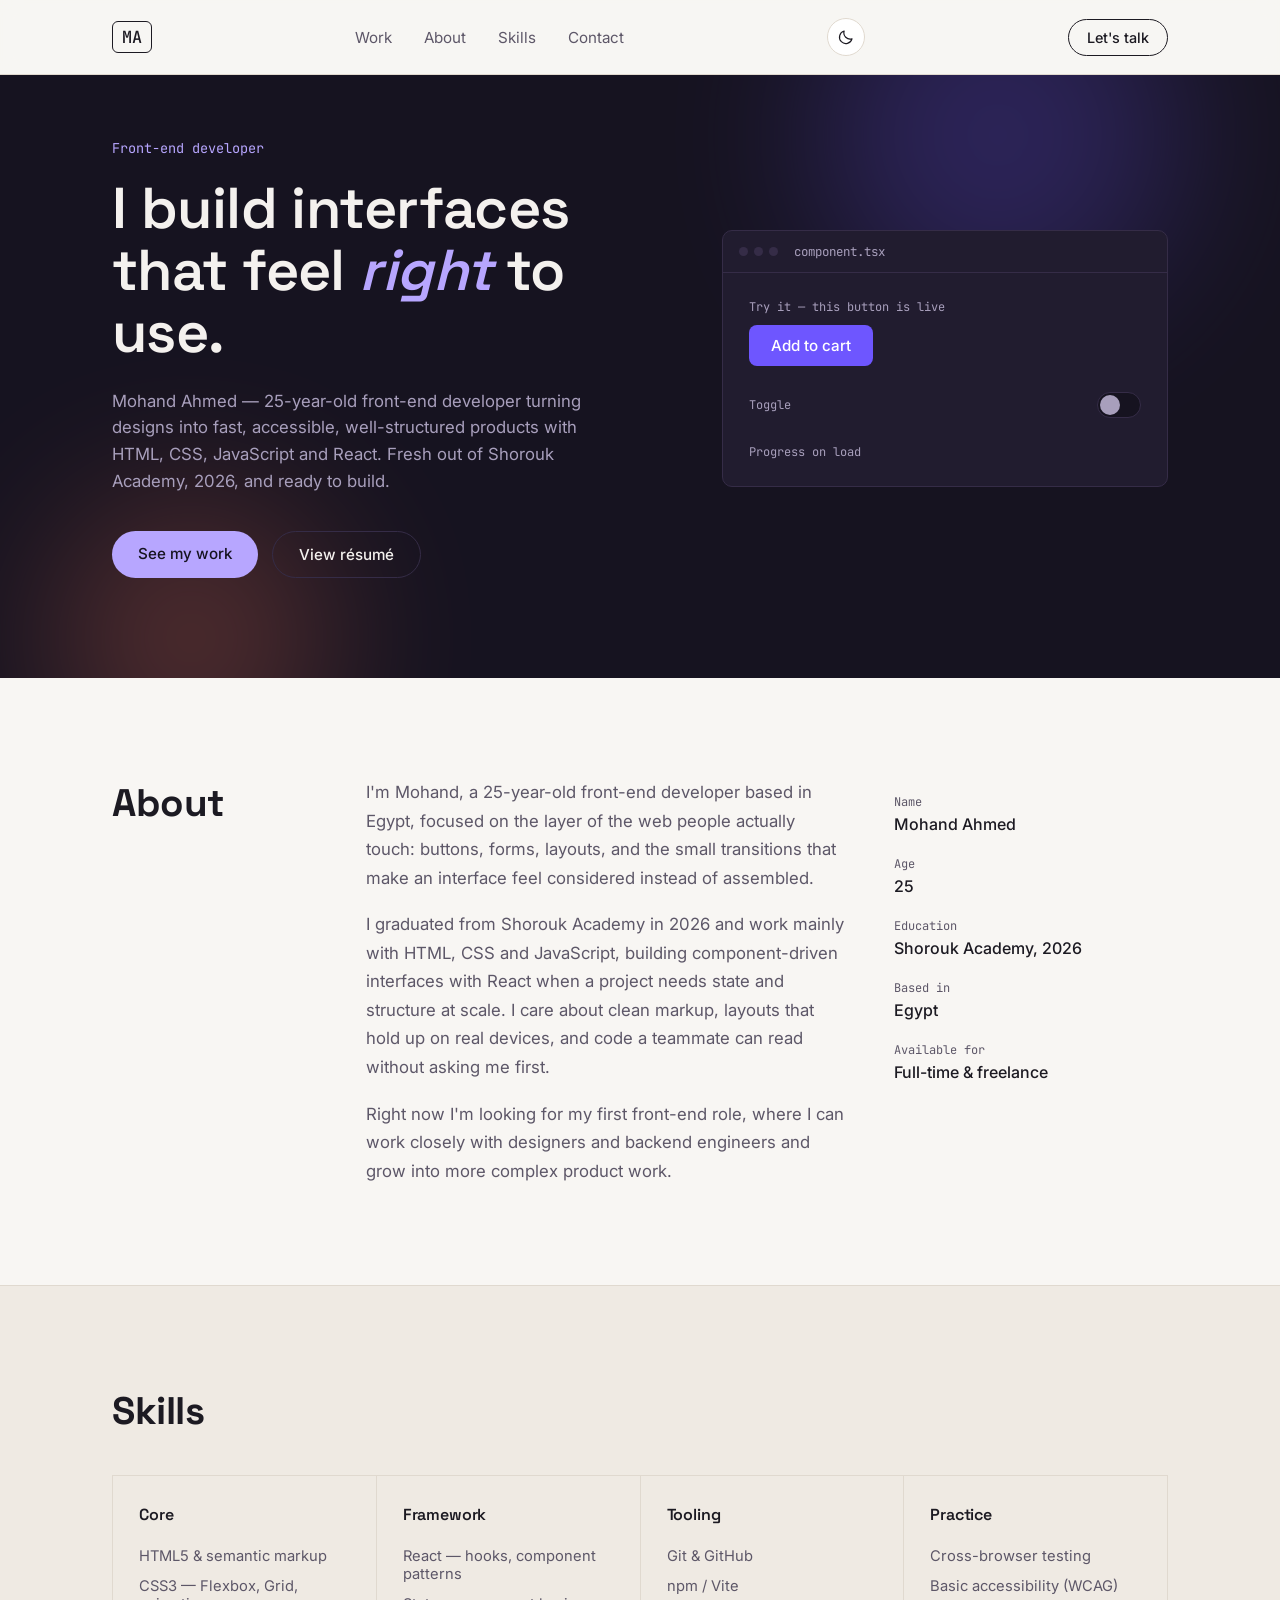
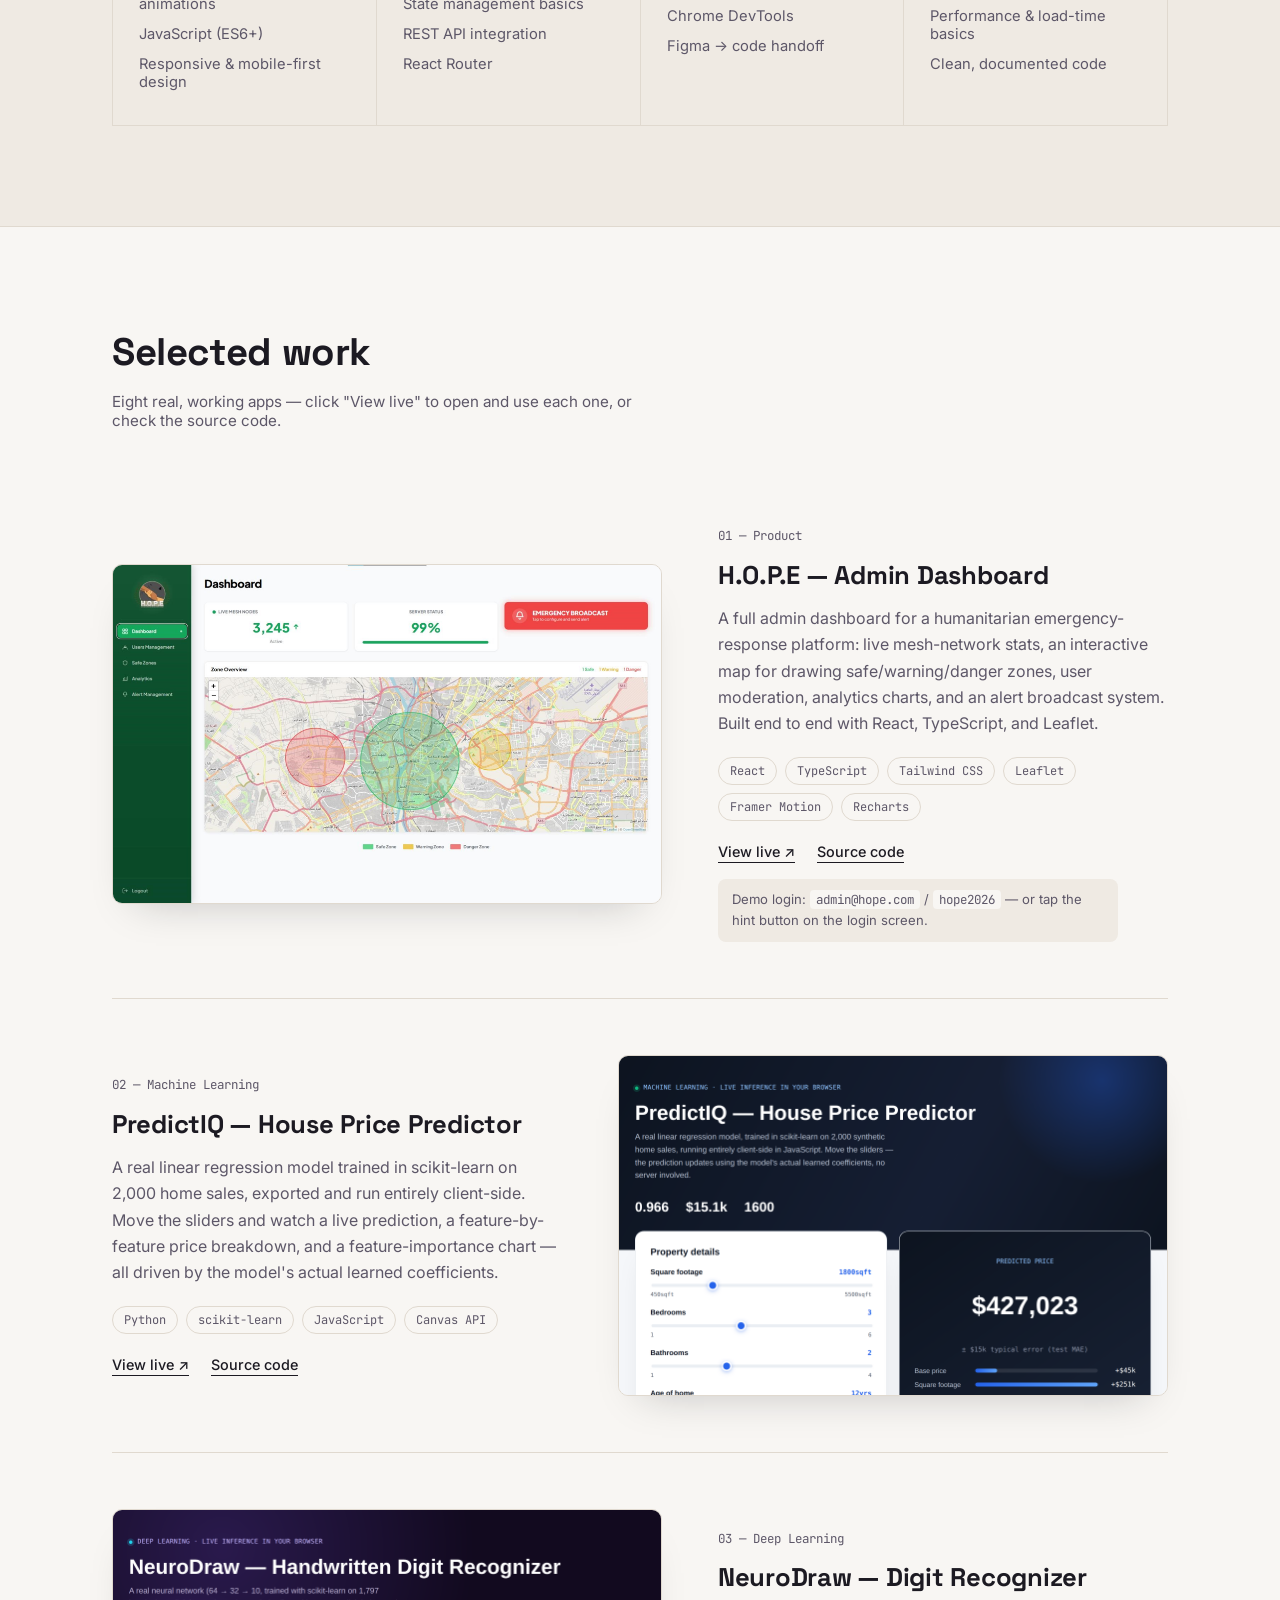
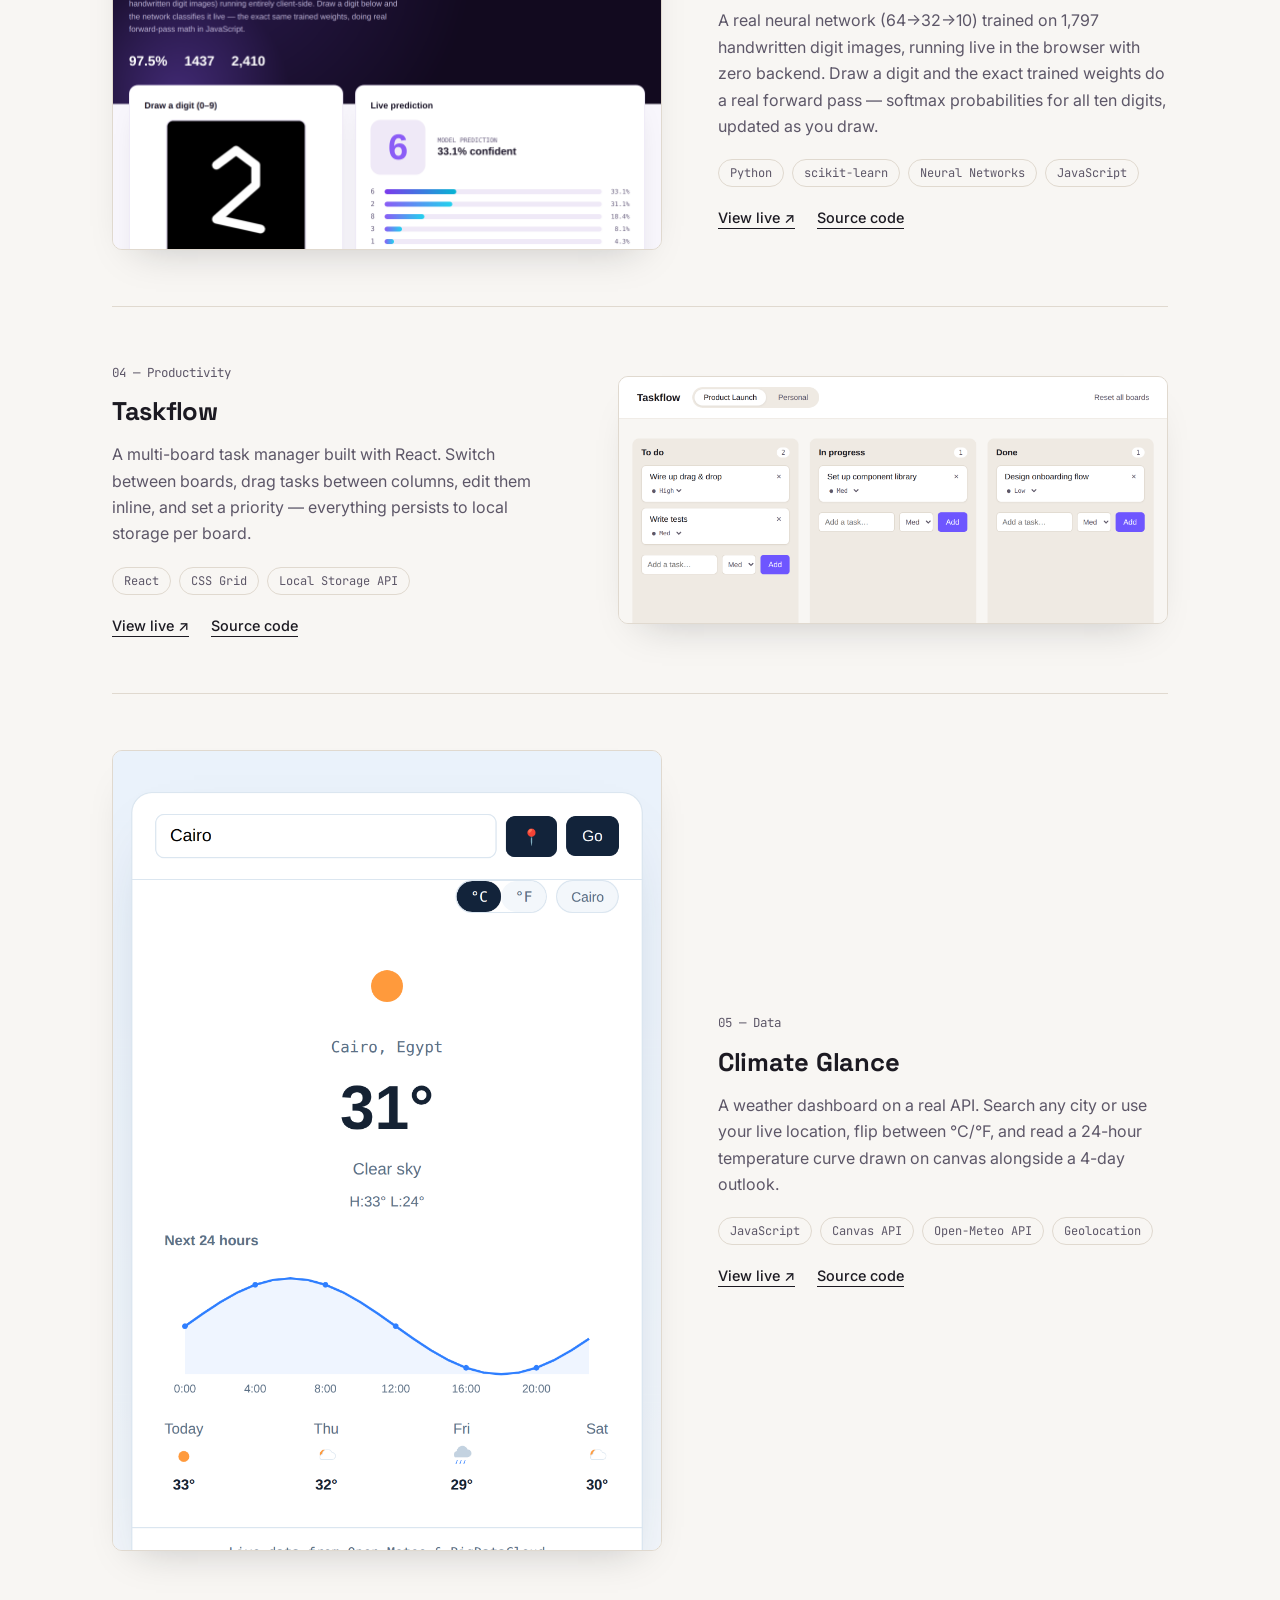
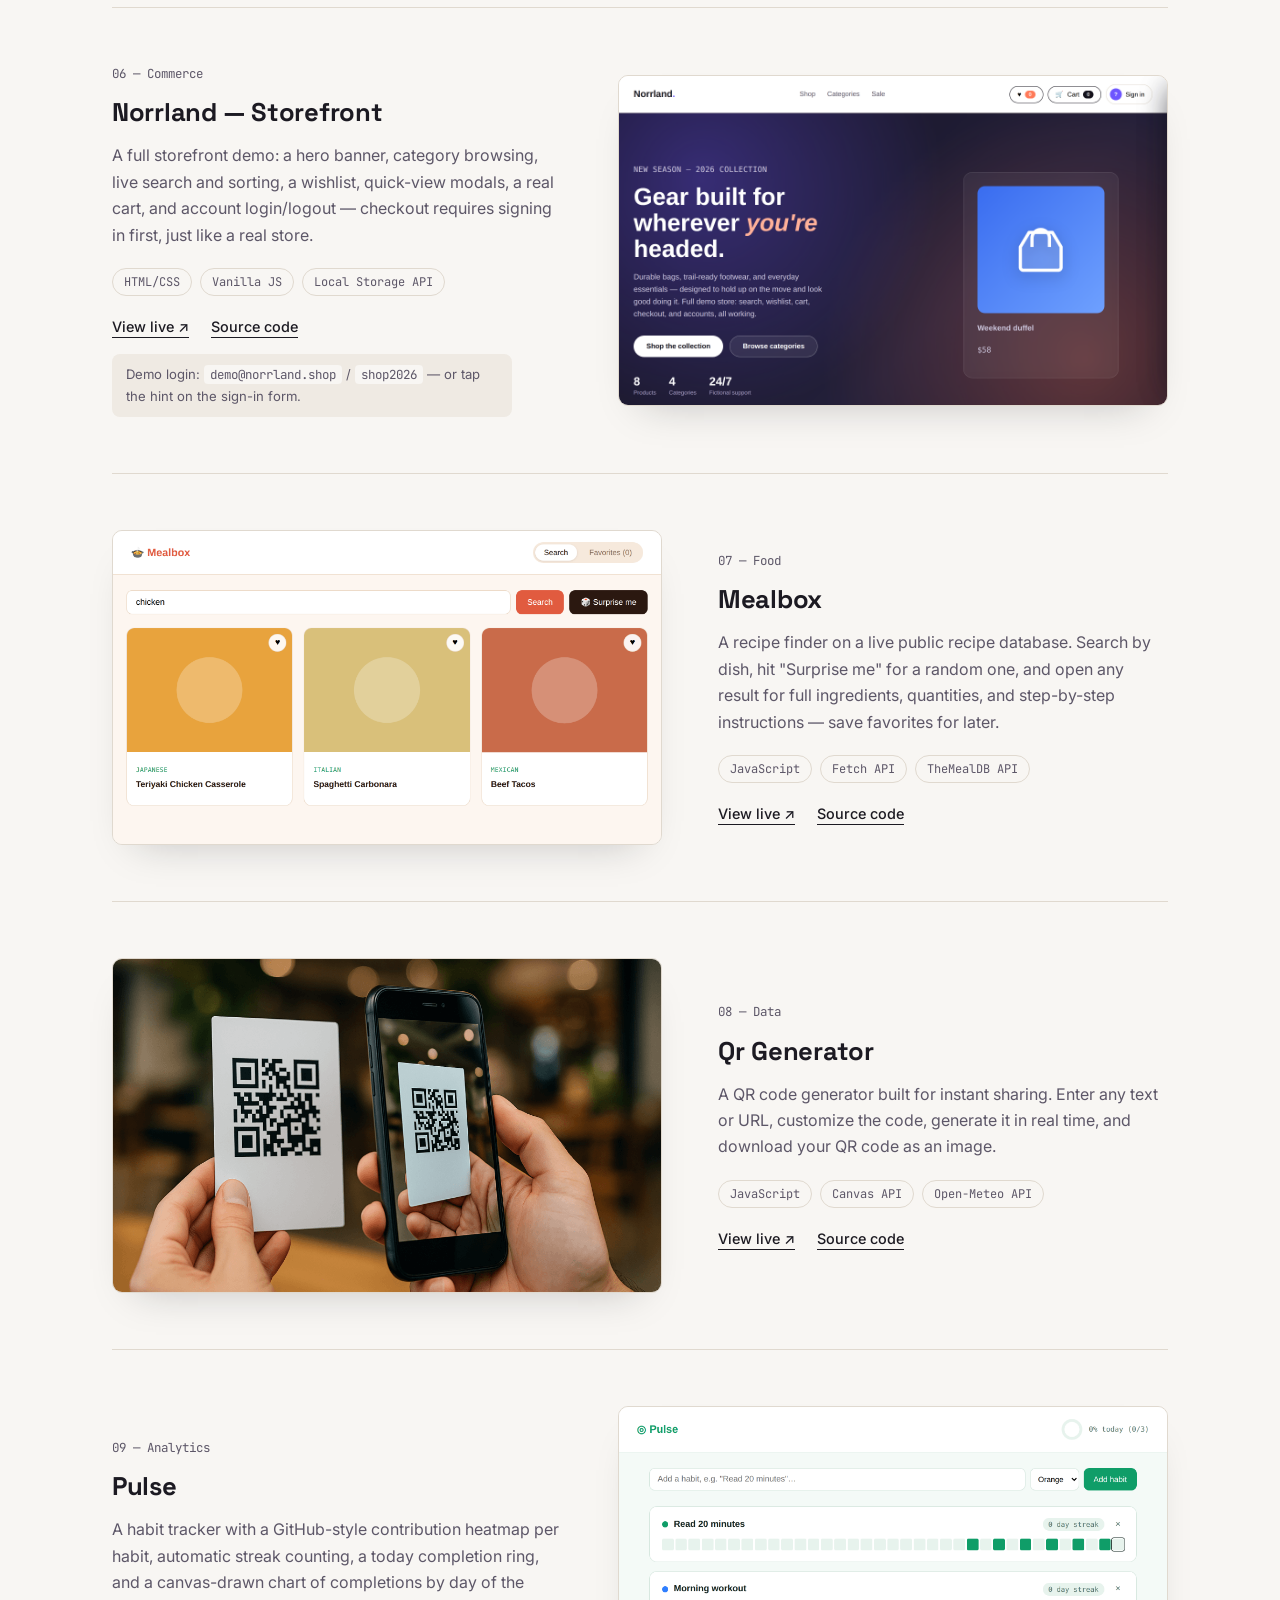
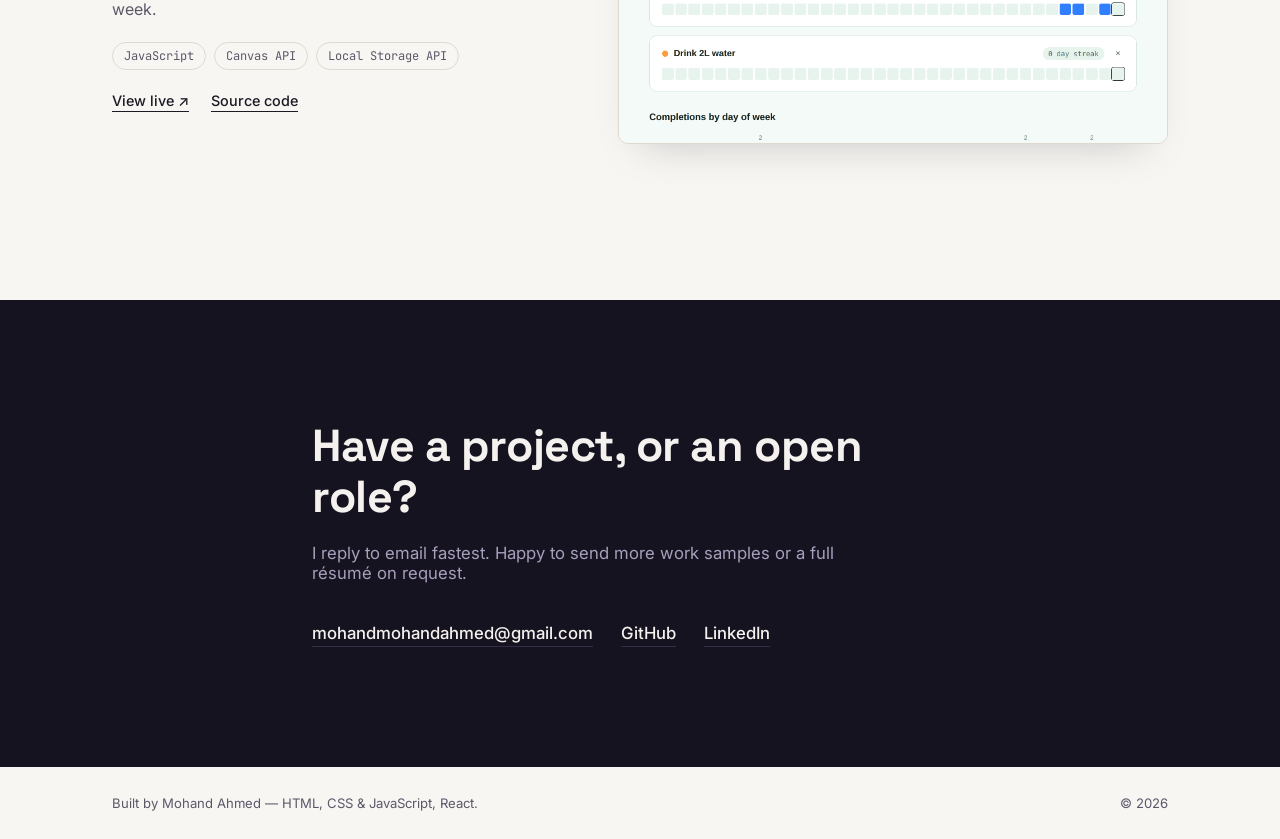
==== commit 9a4d703f: "Update index.html" ====
--- a/index.html
+++ b/index.html
@@ -354,7 +354,7 @@
       <h2 class="contact-title reveal">Have a project, or an open role?</h2>
       <p class="contact-sub">I reply to email fastest. Happy to send more work samples or a full résumé on request.</p>
       <div class="contact-links">
-        <a href="mailto:mohand.ahmed.dev@example.com">mohand.ahmed.dev@example.com</a>
+        <a href="mailto:mohand.ahmed.dev@example.com">mohandmohandahmed@gmail.com</a>
         <a href="https://github.com/yourusername" target="_blank" rel="noopener">GitHub</a>
         <a href="https://linkedin.com/in/yourusername" target="_blank" rel="noopener">LinkedIn</a>
       </div>
@@ -364,7 +364,7 @@
 </main>
 
 <footer class="footer">
-  <p>Built by Mohand Ahmed — HTML, CSS &amp; JavaScript, no framework.</p>
+  <p>Built by Mohand Ahmed — HTML, CSS &amp; JavaScript, React.</p>
   <p>© <span id="year"></span></p>
 </footer>
 
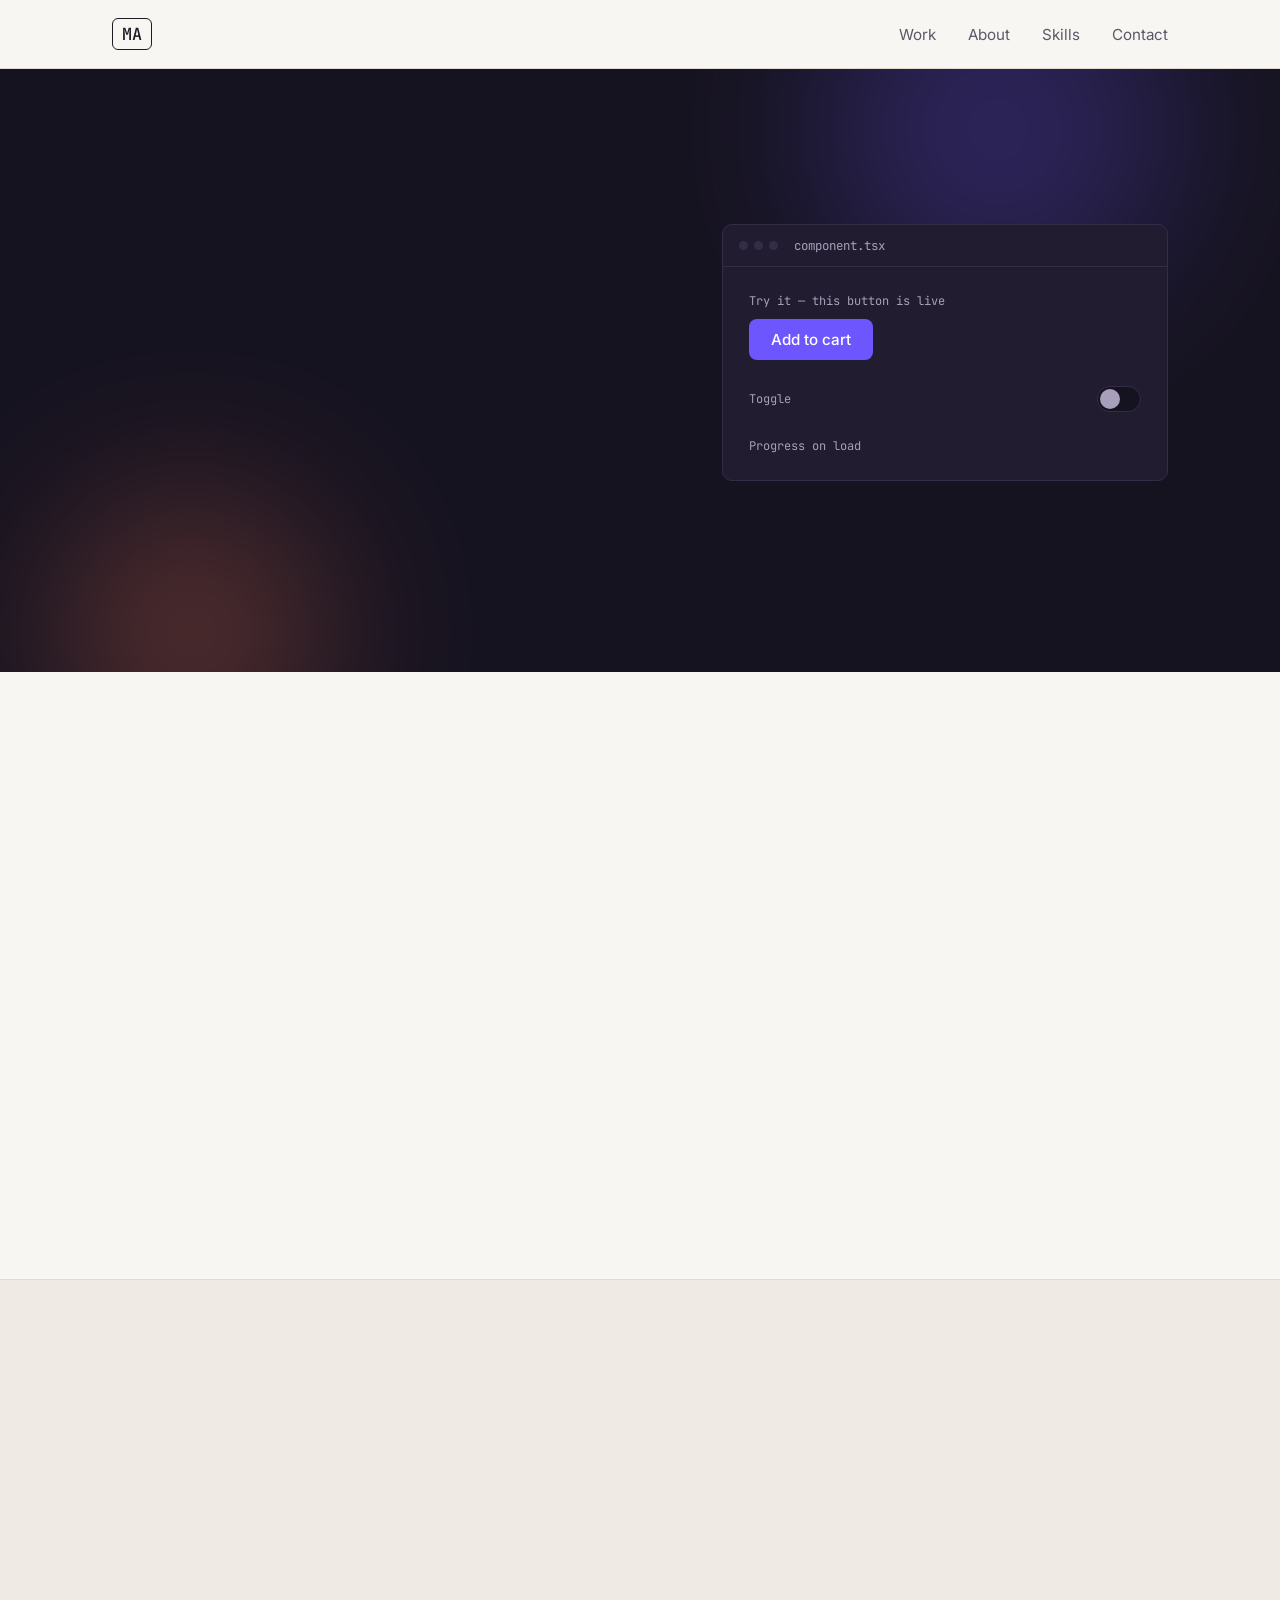
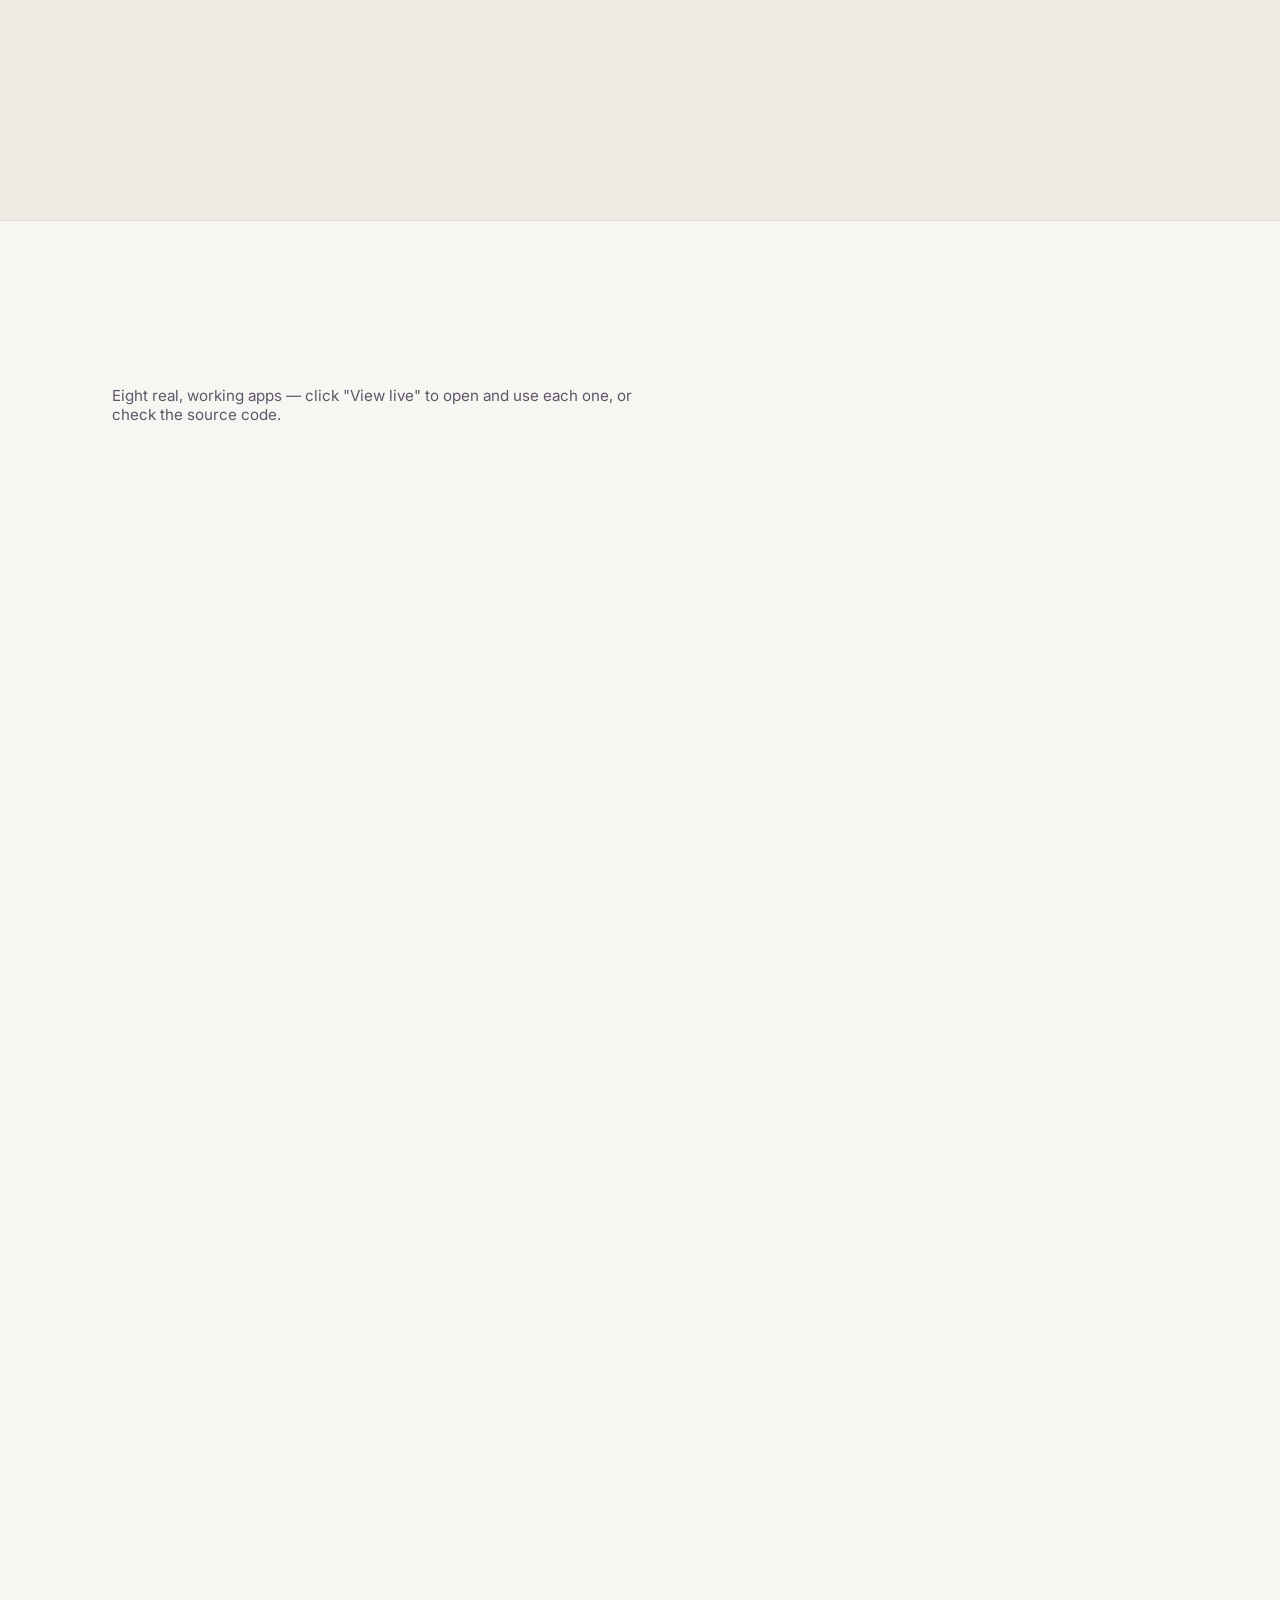
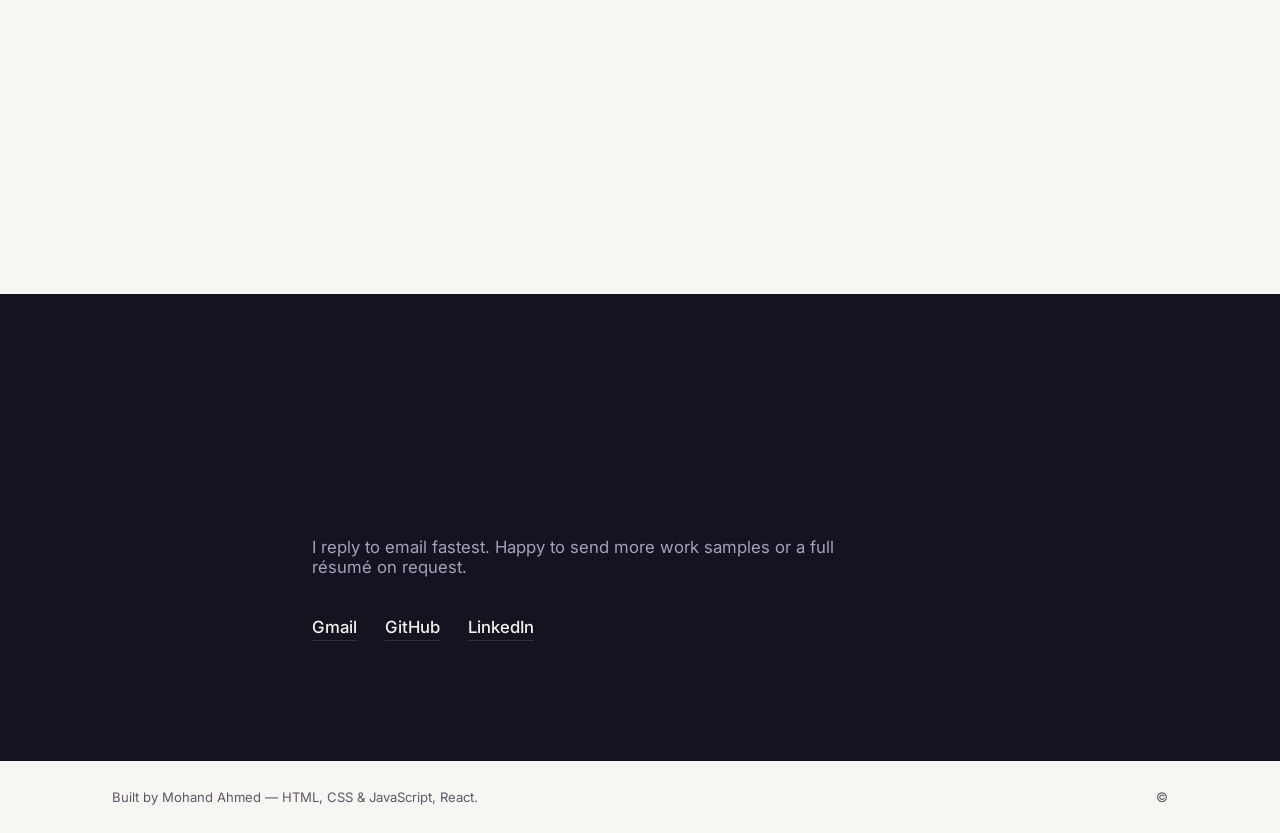
==== commit 21648819: "Update index.html" ====
--- a/index.html
+++ b/index.html
@@ -28,14 +28,7 @@
       <a href="#skills">Skills</a>
       <a href="#contact">Contact</a>
     </nav>
-    <button class="theme-toggle" id="themeToggle" aria-label="Toggle dark mode">
-      <svg class="icon-sun" viewBox="0 0 24 24" fill="none" xmlns="http://www.w3.org/2000/svg"><circle cx="12" cy="12" r="4.5" stroke="currentColor" stroke-width="1.6"/><path d="M12 2.5v2M12 19.5v2M4.2 4.2l1.4 1.4M18.4 18.4l1.4 1.4M2.5 12h2M19.5 12h2M4.2 19.8l1.4-1.4M18.4 5.6l1.4-1.4" stroke="currentColor" stroke-width="1.6" stroke-linecap="round"/></svg>
-      <svg class="icon-moon" viewBox="0 0 24 24" fill="none" xmlns="http://www.w3.org/2000/svg"><path d="M20 14.5A8.5 8.5 0 019.5 4a8.5 8.5 0 1010.5 10.5z" stroke="currentColor" stroke-width="1.6" stroke-linejoin="round"/></svg>
-    </button>
-    <a href="#contact" class="nav-cta">Let's talk</a>
-    <button class="nav-toggle" id="navToggle" aria-label="Open menu" aria-expanded="false">
-      <span></span><span></span><span></span>
-    </button>
+  
   </div>
   <nav class="nav-links-mobile" id="navMobile">
     <a href="#work">Work</a>
@@ -354,9 +347,9 @@
       <h2 class="contact-title reveal">Have a project, or an open role?</h2>
       <p class="contact-sub">I reply to email fastest. Happy to send more work samples or a full résumé on request.</p>
       <div class="contact-links">
-        <a href="mailto:mohand.ahmed.dev@example.com">mohandmohandahmed@gmail.com</a>
-        <a href="https://github.com/yourusername" target="_blank" rel="noopener">GitHub</a>
-        <a href="https://linkedin.com/in/yourusername" target="_blank" rel="noopener">LinkedIn</a>
+        <a href="mohandmohandahmed@gmail.com" target="_blank" rel="noopener">Gmail</a>
+        <a href="https://github.com/MohandAhmed1" target="_blank" rel="noopener">GitHub</a>
+        <a href="https://www.linkedin.com/in/mohand-ahmed-dev/" target="_blank" rel="noopener">LinkedIn</a>
       </div>
     </div>
   </section>
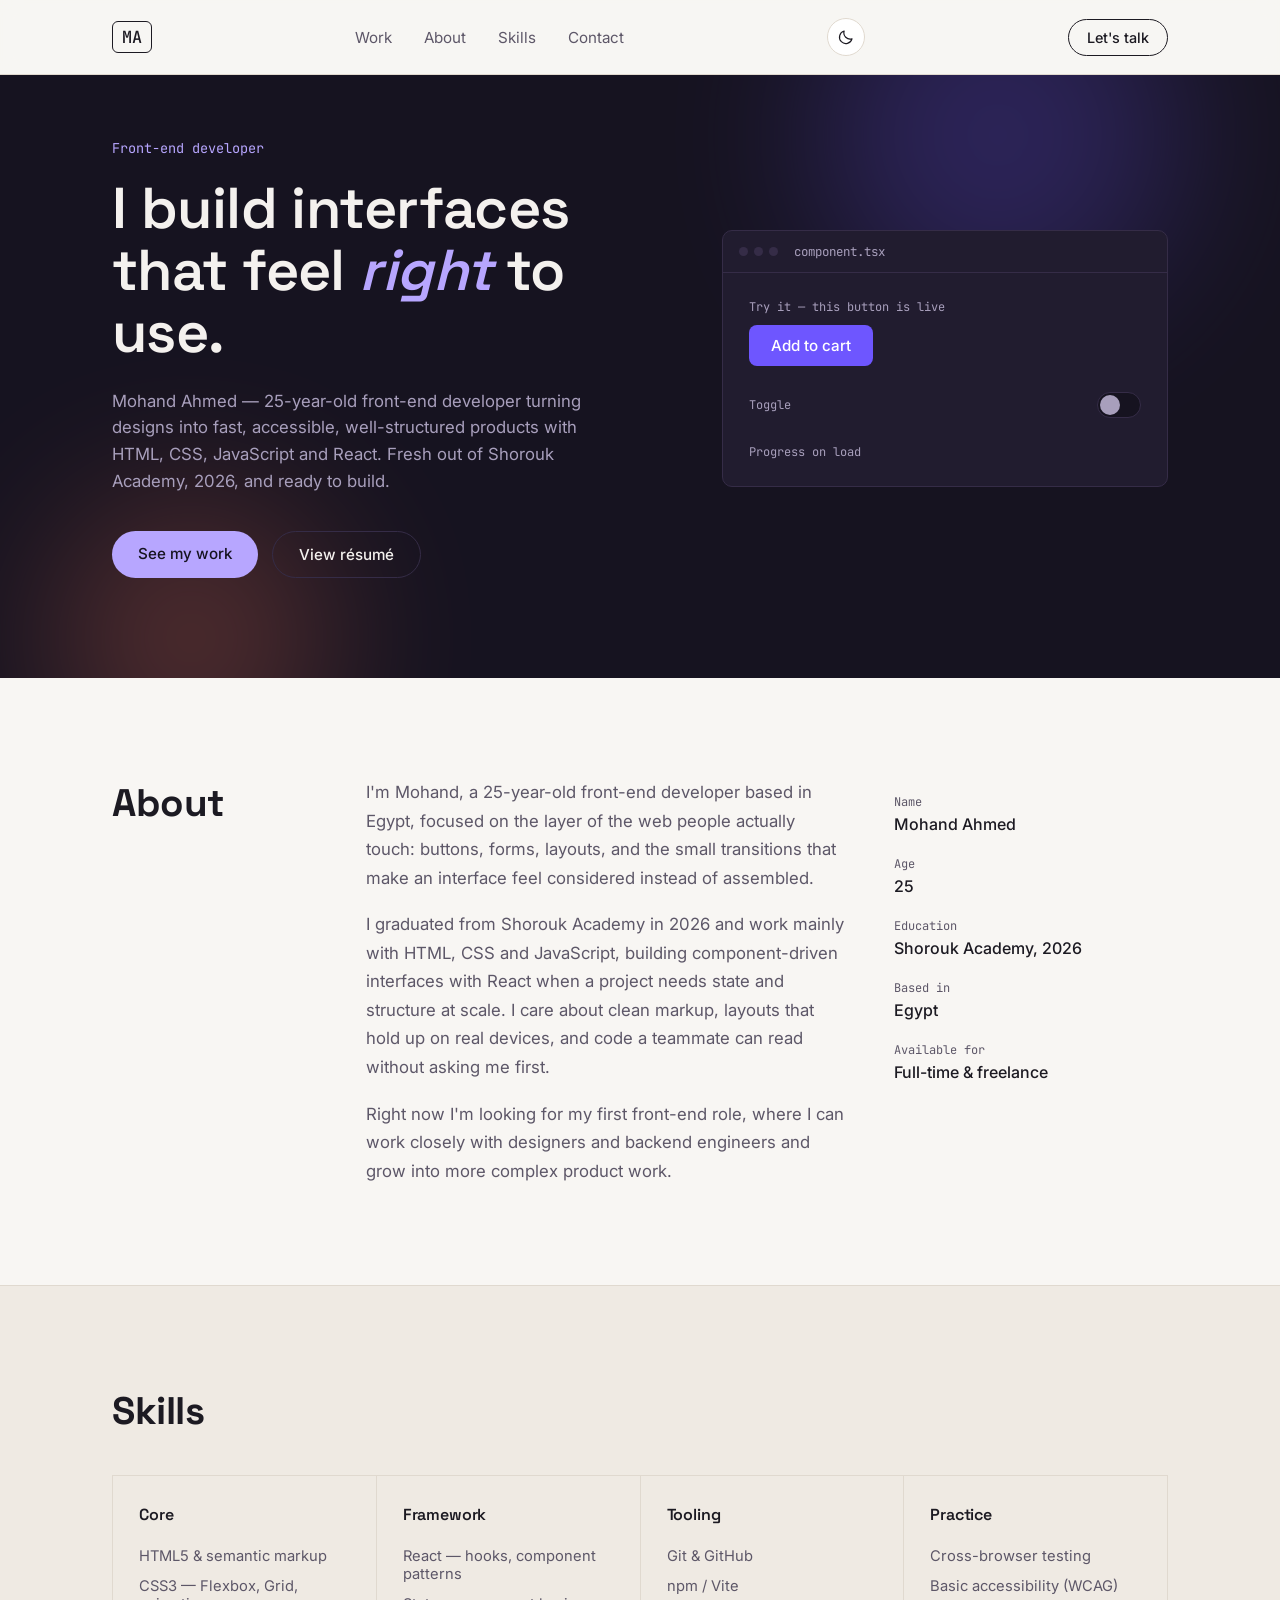
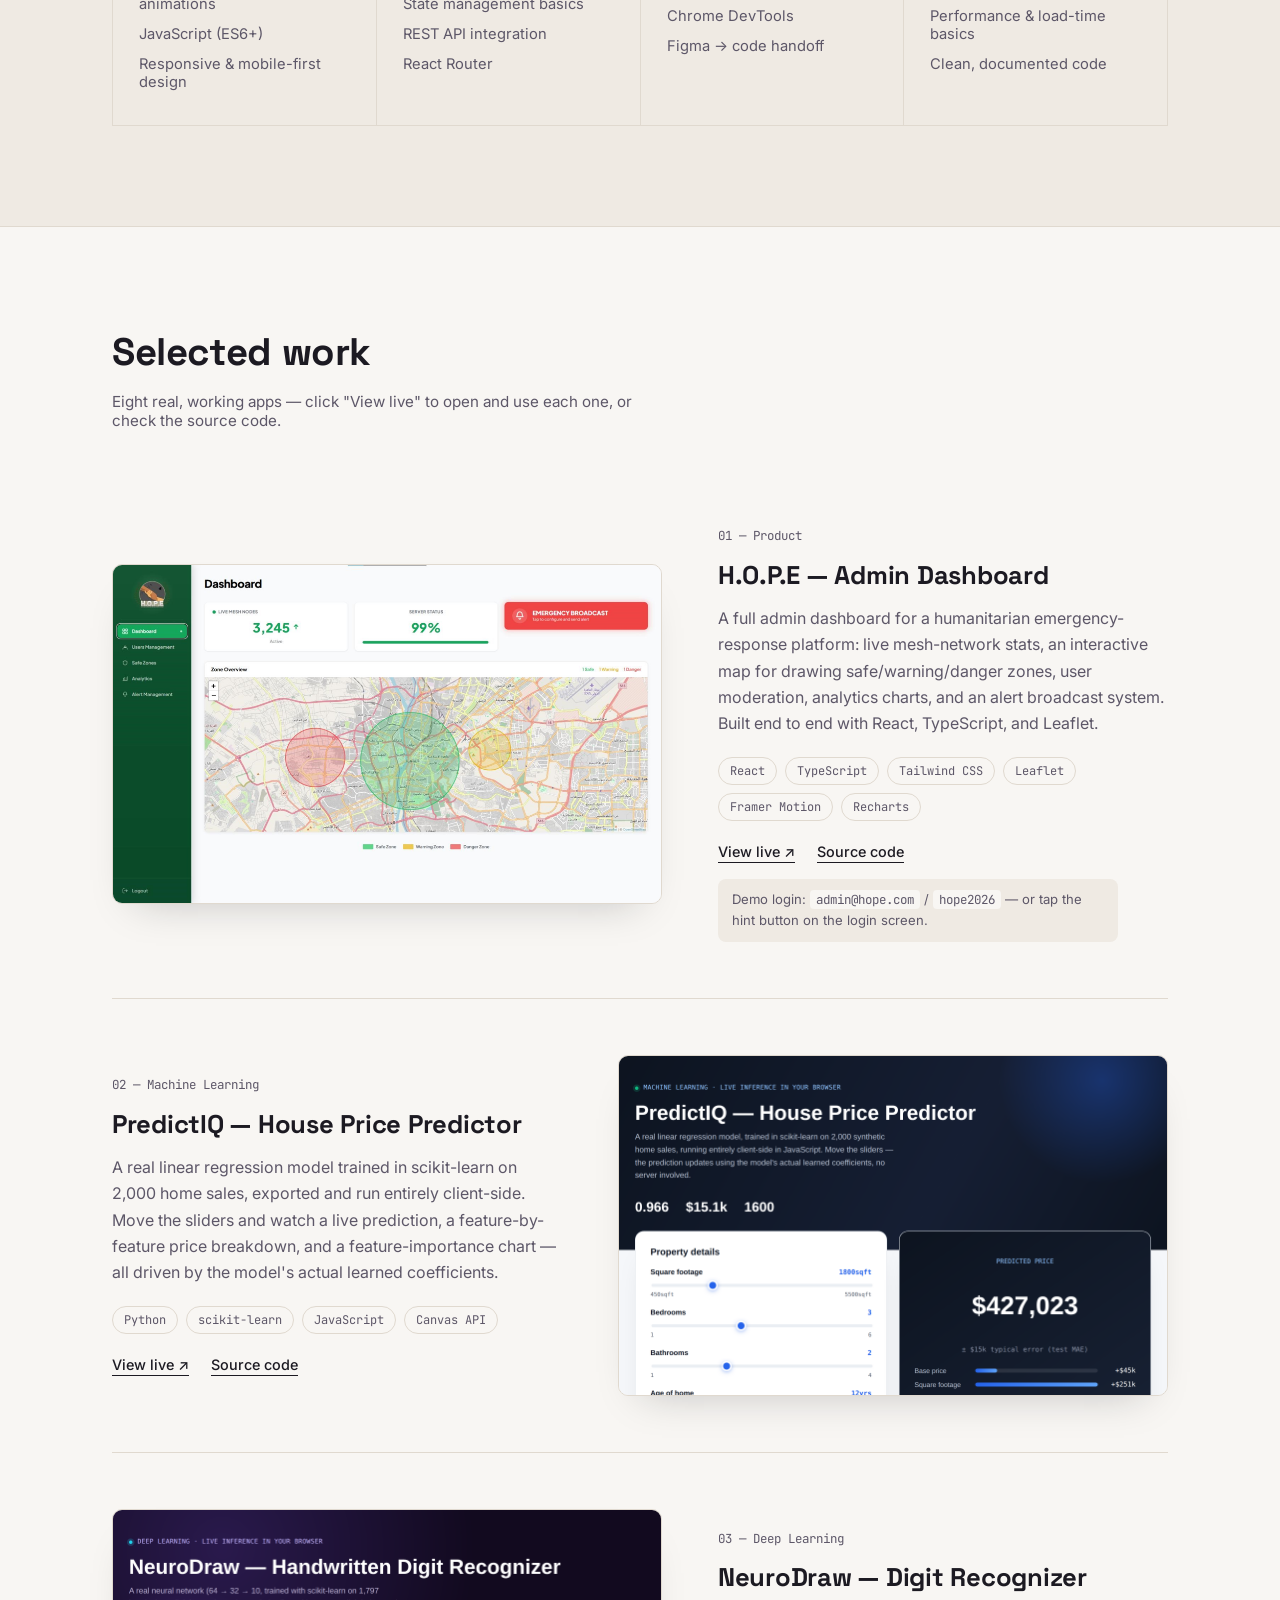
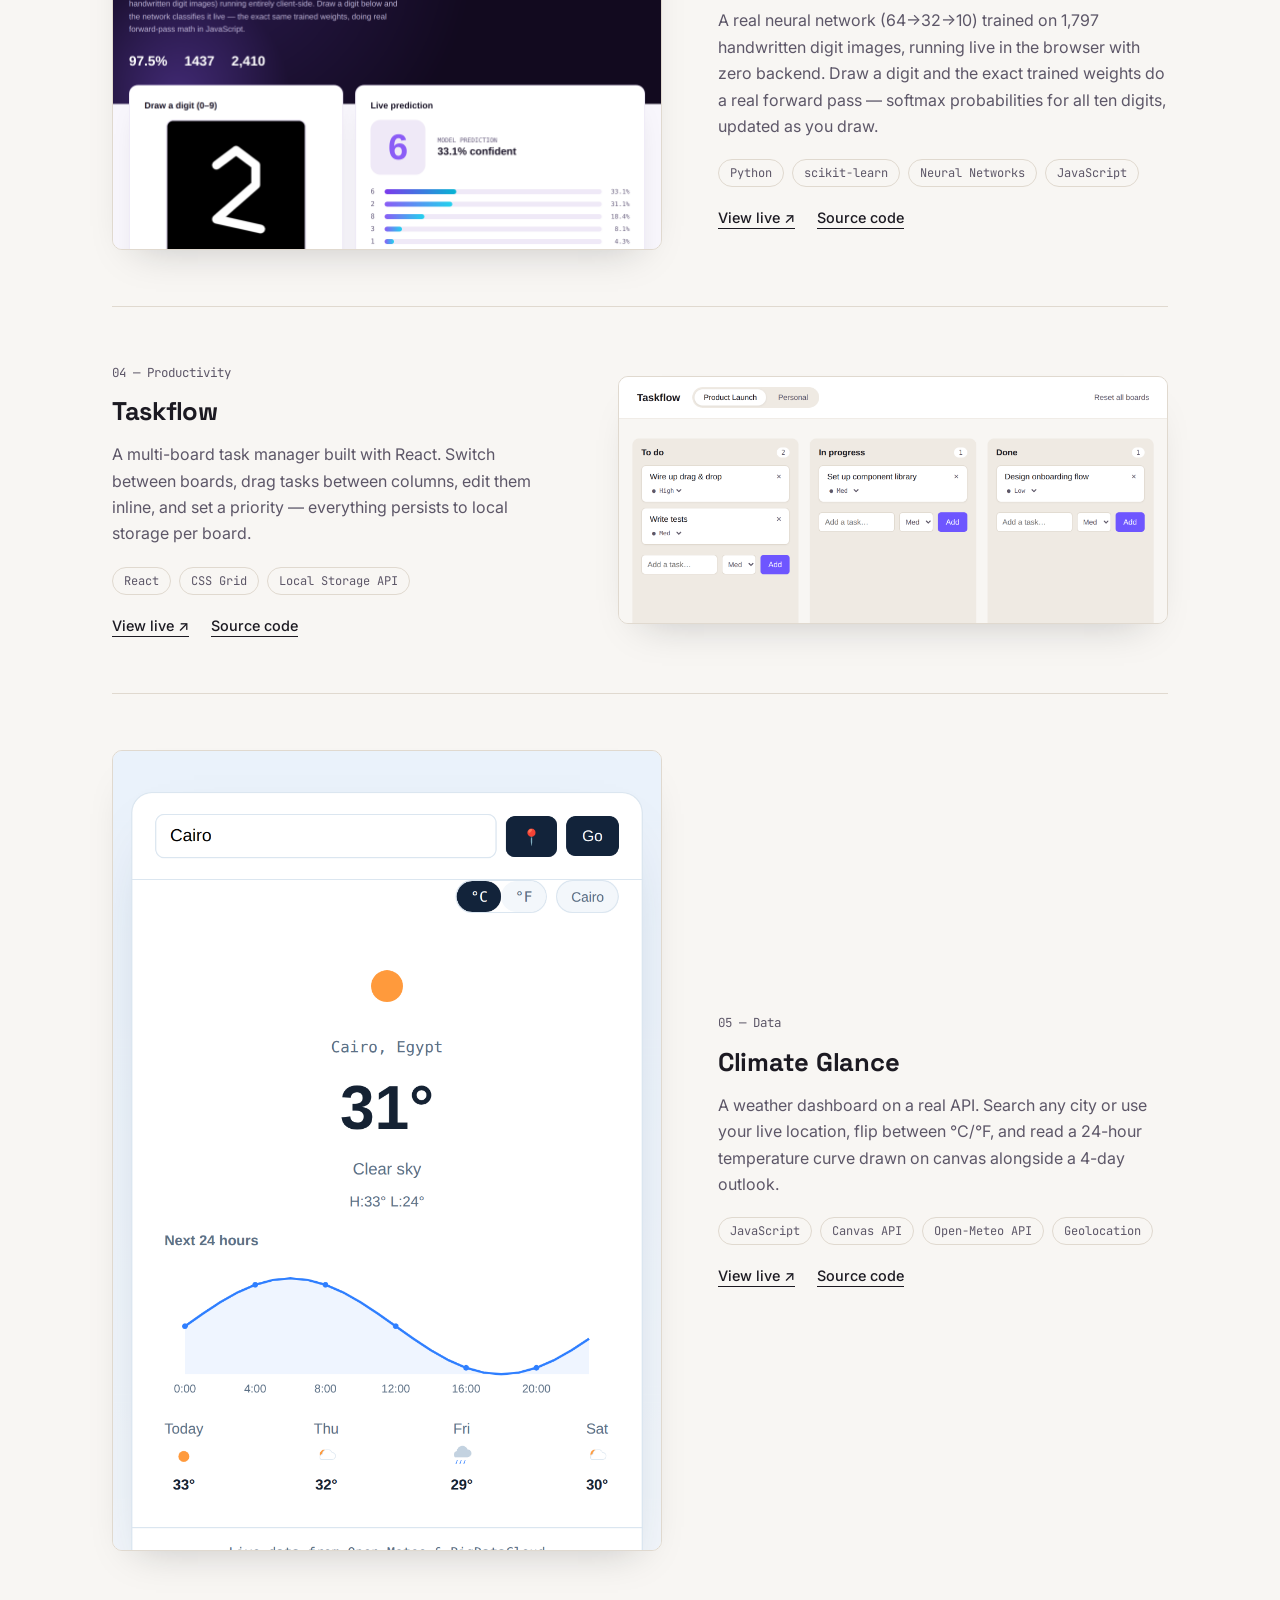
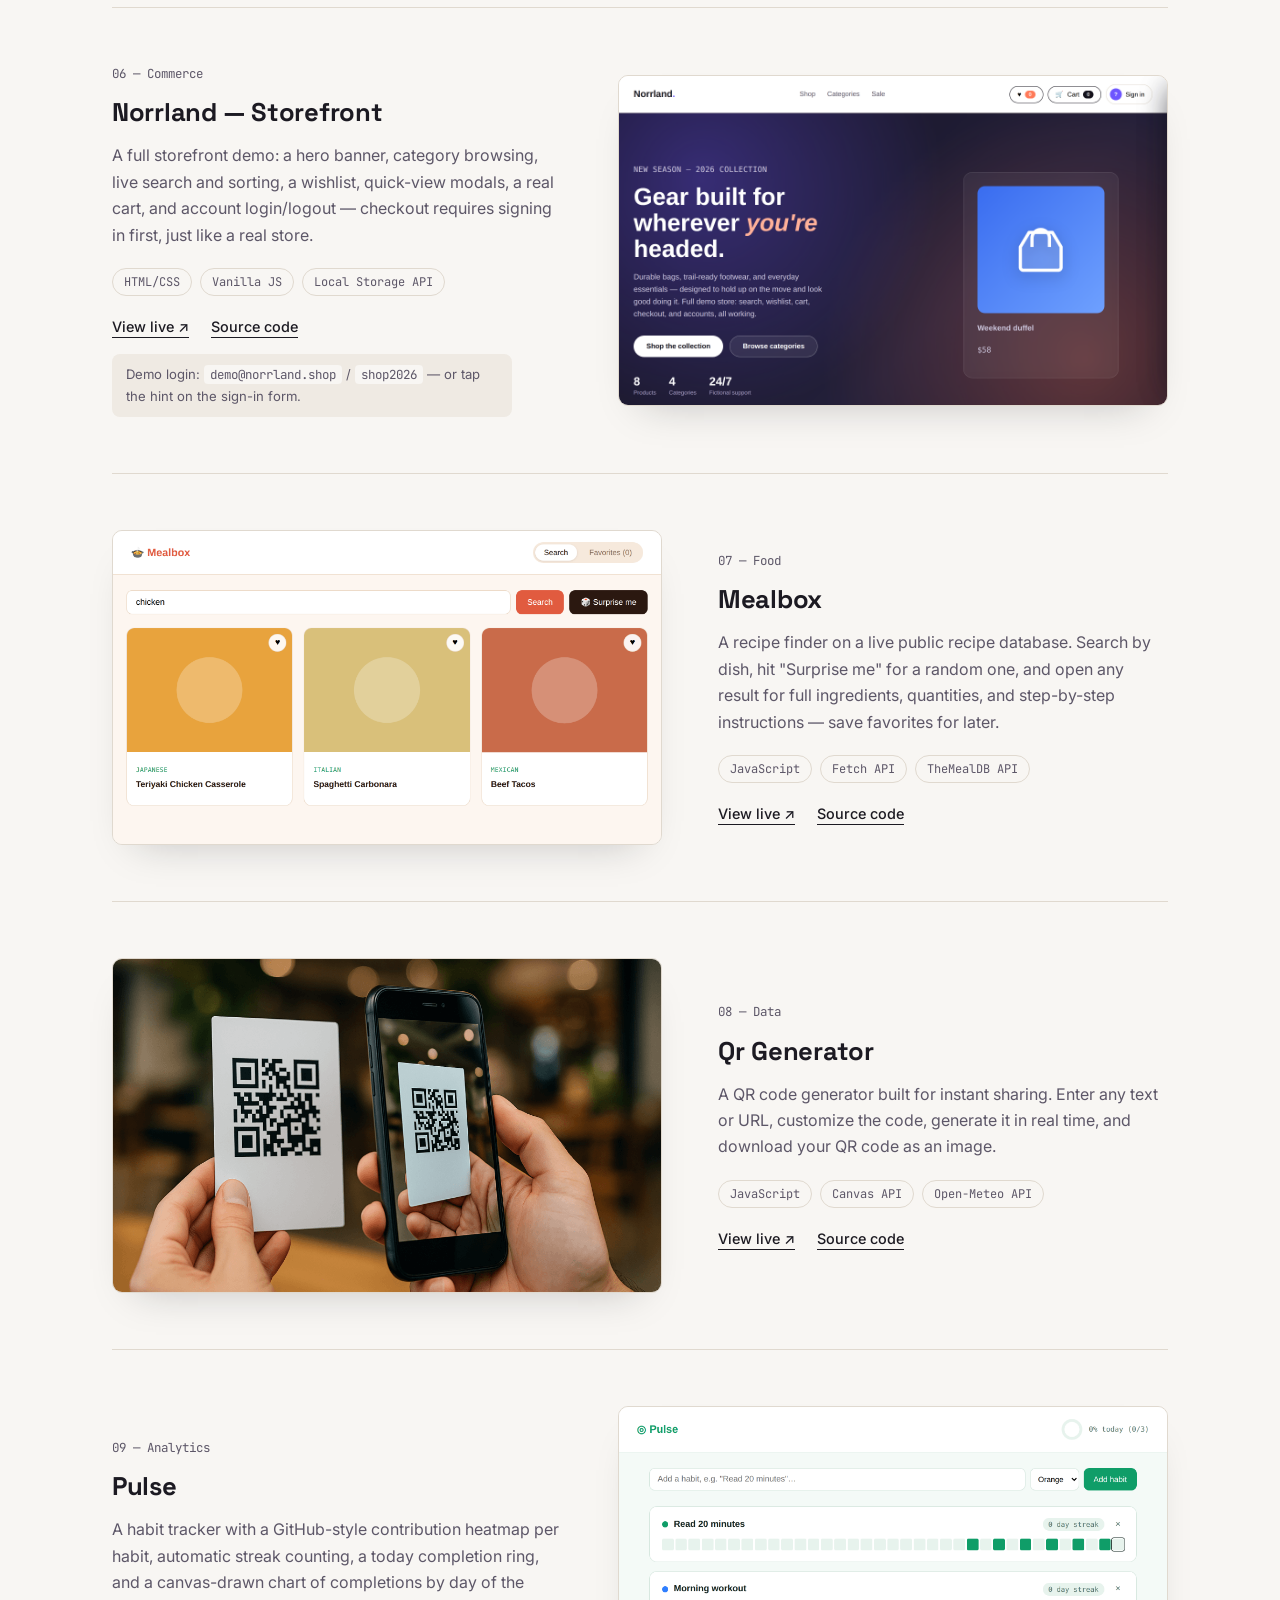
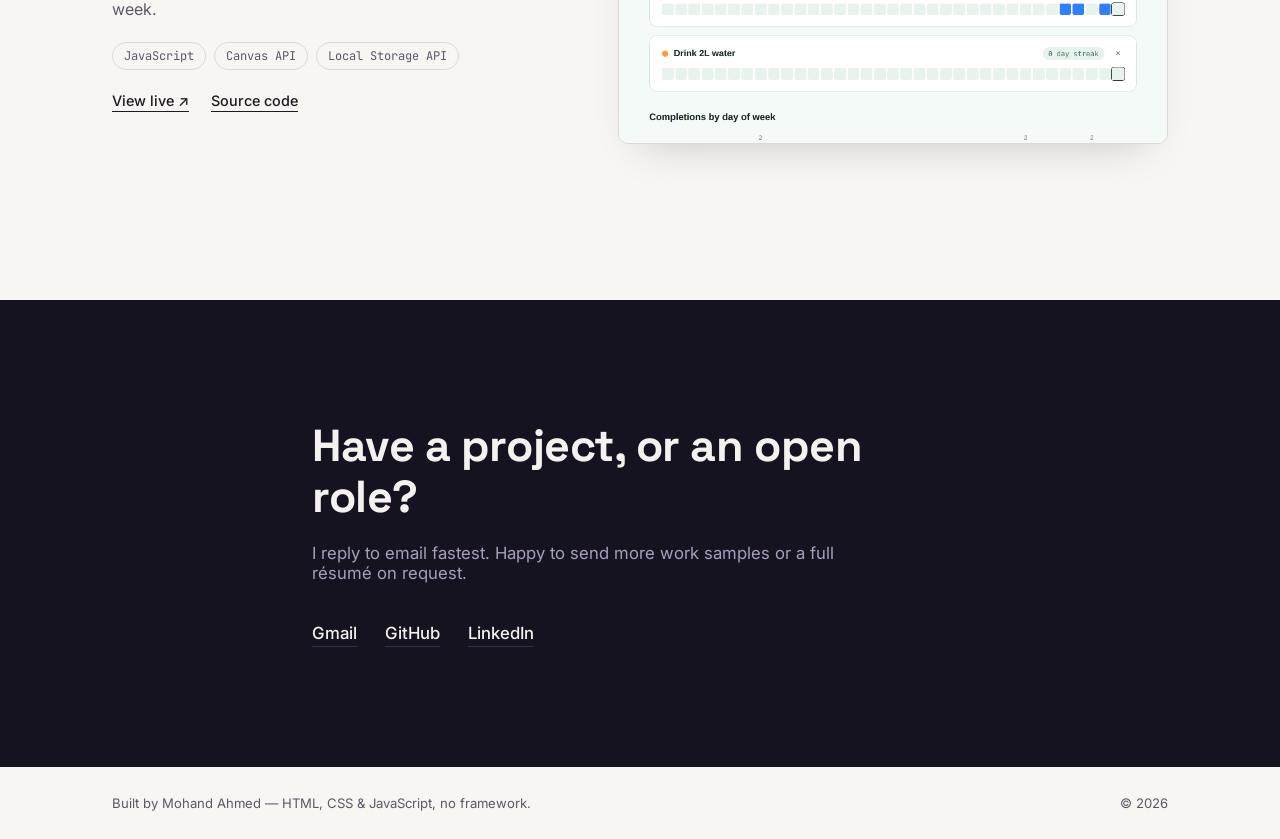
==== commit 71e64a36: "Update index.html" ====
--- a/index.html
+++ b/index.html
@@ -28,7 +28,14 @@
       <a href="#skills">Skills</a>
       <a href="#contact">Contact</a>
     </nav>
-  
+    <button class="theme-toggle" id="themeToggle" aria-label="Toggle dark mode">
+      <svg class="icon-sun" viewBox="0 0 24 24" fill="none" xmlns="http://www.w3.org/2000/svg"><circle cx="12" cy="12" r="4.5" stroke="currentColor" stroke-width="1.6"/><path d="M12 2.5v2M12 19.5v2M4.2 4.2l1.4 1.4M18.4 18.4l1.4 1.4M2.5 12h2M19.5 12h2M4.2 19.8l1.4-1.4M18.4 5.6l1.4-1.4" stroke="currentColor" stroke-width="1.6" stroke-linecap="round"/></svg>
+      <svg class="icon-moon" viewBox="0 0 24 24" fill="none" xmlns="http://www.w3.org/2000/svg"><path d="M20 14.5A8.5 8.5 0 019.5 4a8.5 8.5 0 1010.5 10.5z" stroke="currentColor" stroke-width="1.6" stroke-linejoin="round"/></svg>
+    </button>
+    <a href="#contact" class="nav-cta">Let's talk</a>
+    <button class="nav-toggle" id="navToggle" aria-label="Open menu" aria-expanded="false">
+      <span></span><span></span><span></span>
+    </button>
   </div>
   <nav class="nav-links-mobile" id="navMobile">
     <a href="#work">Work</a>
@@ -347,7 +354,7 @@
       <h2 class="contact-title reveal">Have a project, or an open role?</h2>
       <p class="contact-sub">I reply to email fastest. Happy to send more work samples or a full résumé on request.</p>
       <div class="contact-links">
-        <a href="mohandmohandahmed@gmail.com" target="_blank" rel="noopener">Gmail</a>
+        <a href="https://mail.google.com/mail/?view=cm&to=mohandmohandahmed@gmail.com" target="_blank" rel="noopener">Gmail</a>
         <a href="https://github.com/MohandAhmed1" target="_blank" rel="noopener">GitHub</a>
         <a href="https://www.linkedin.com/in/mohand-ahmed-dev/" target="_blank" rel="noopener">LinkedIn</a>
       </div>
@@ -357,7 +364,7 @@
 </main>
 
 <footer class="footer">
-  <p>Built by Mohand Ahmed — HTML, CSS &amp; JavaScript, React.</p>
+  <p>Built by Mohand Ahmed — HTML, CSS &amp; JavaScript, no framework.</p>
   <p>© <span id="year"></span></p>
 </footer>
 
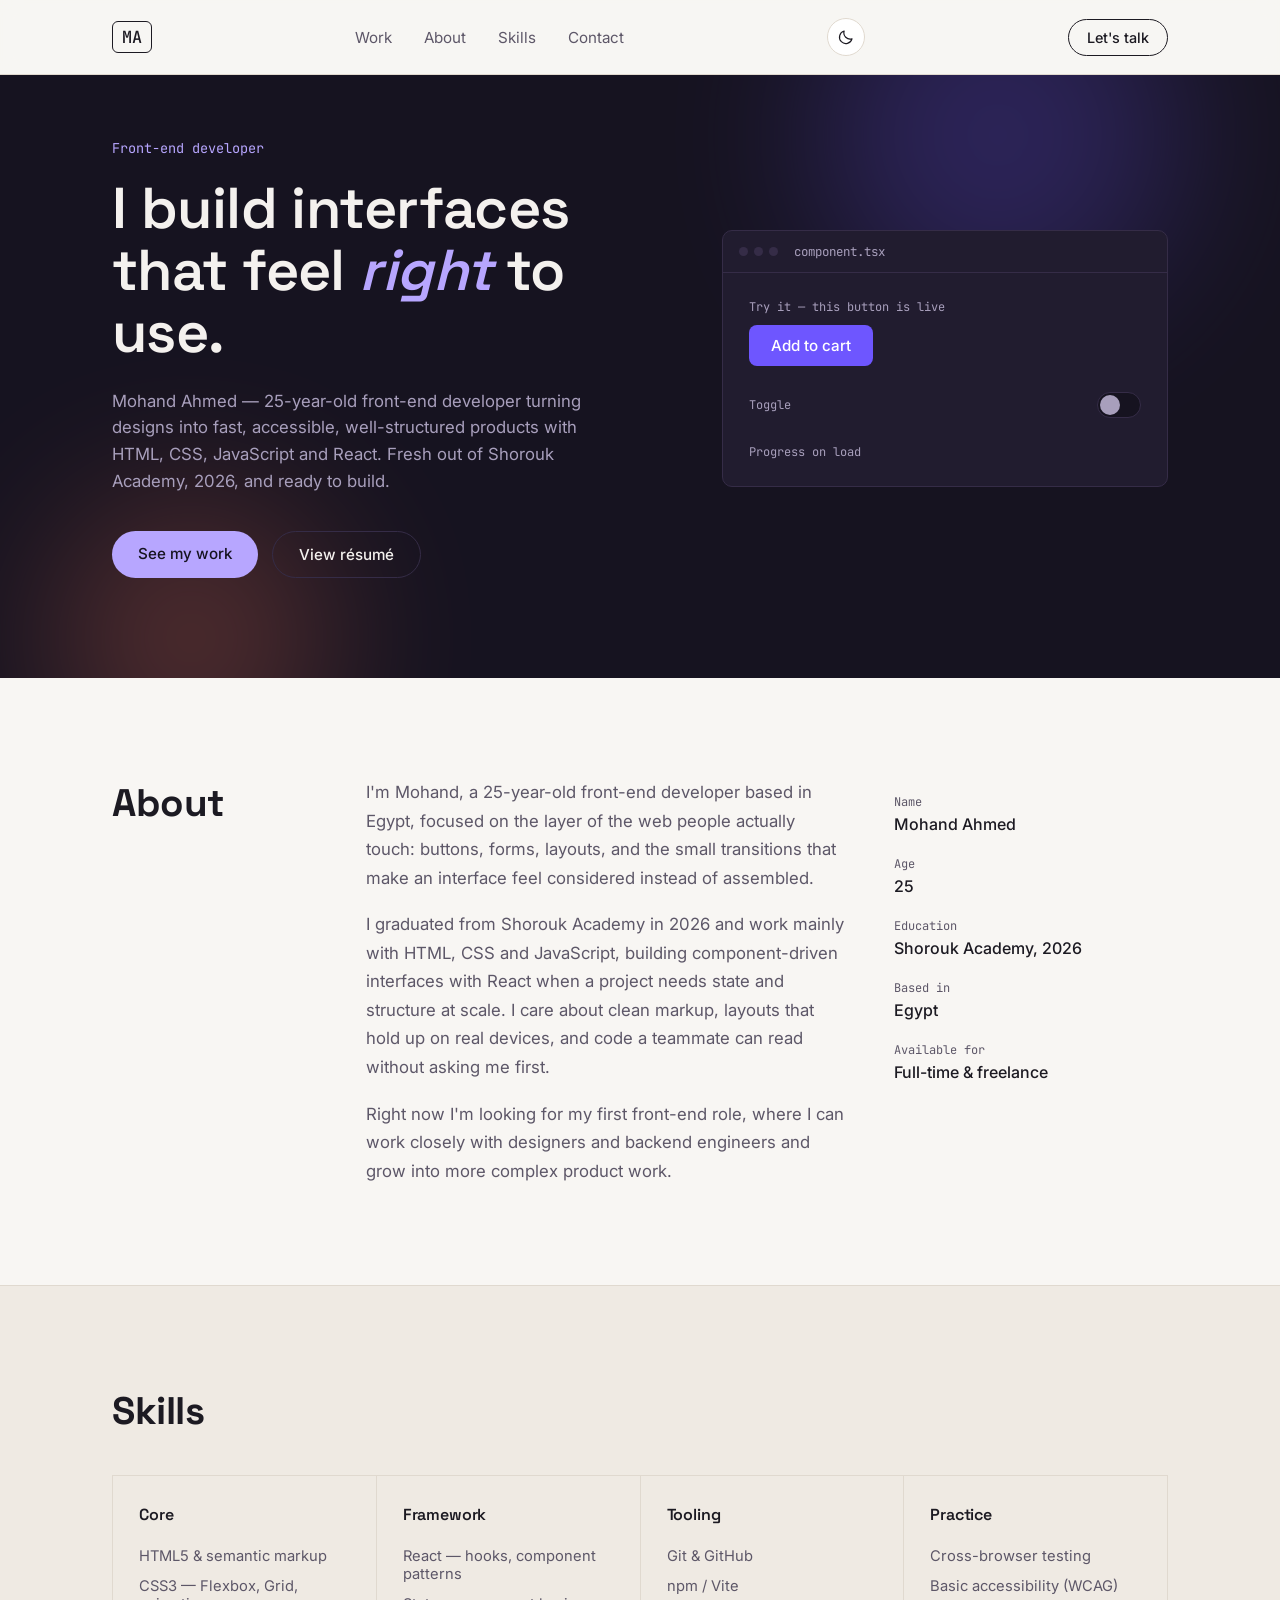
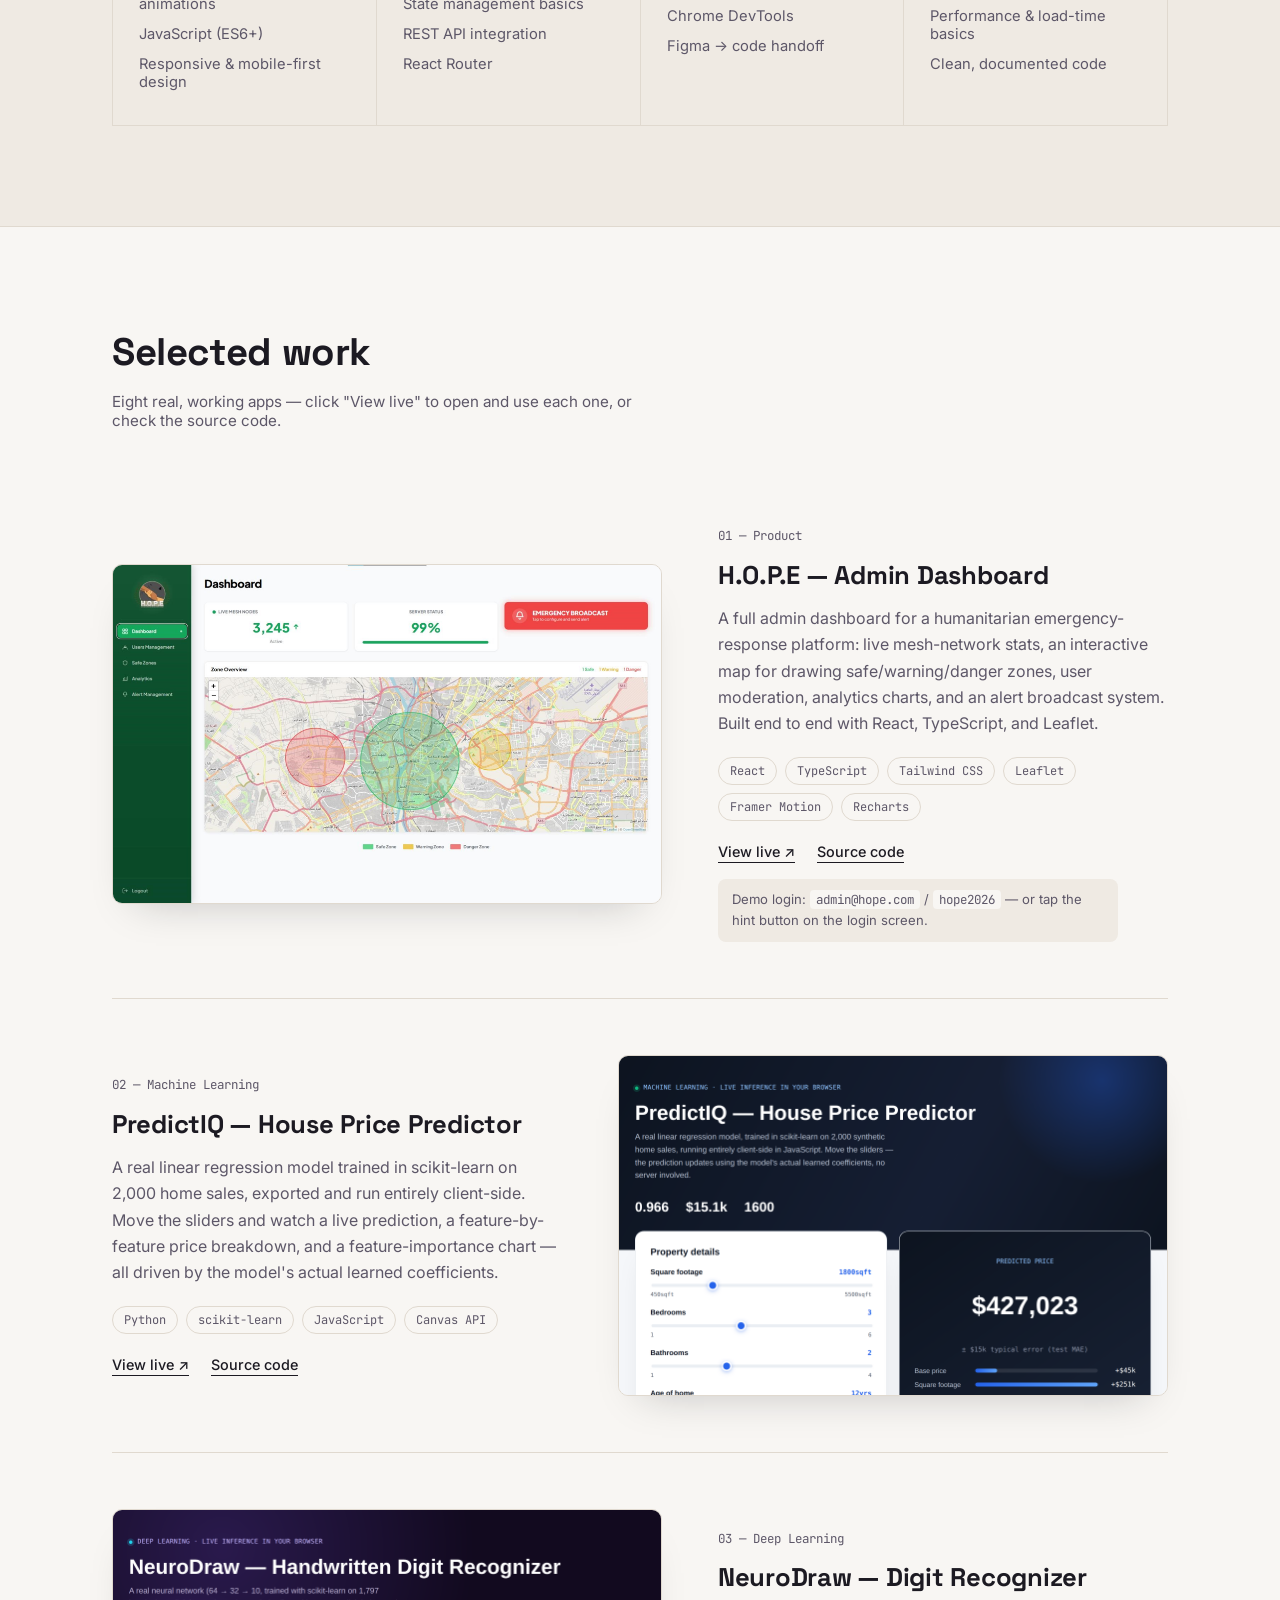
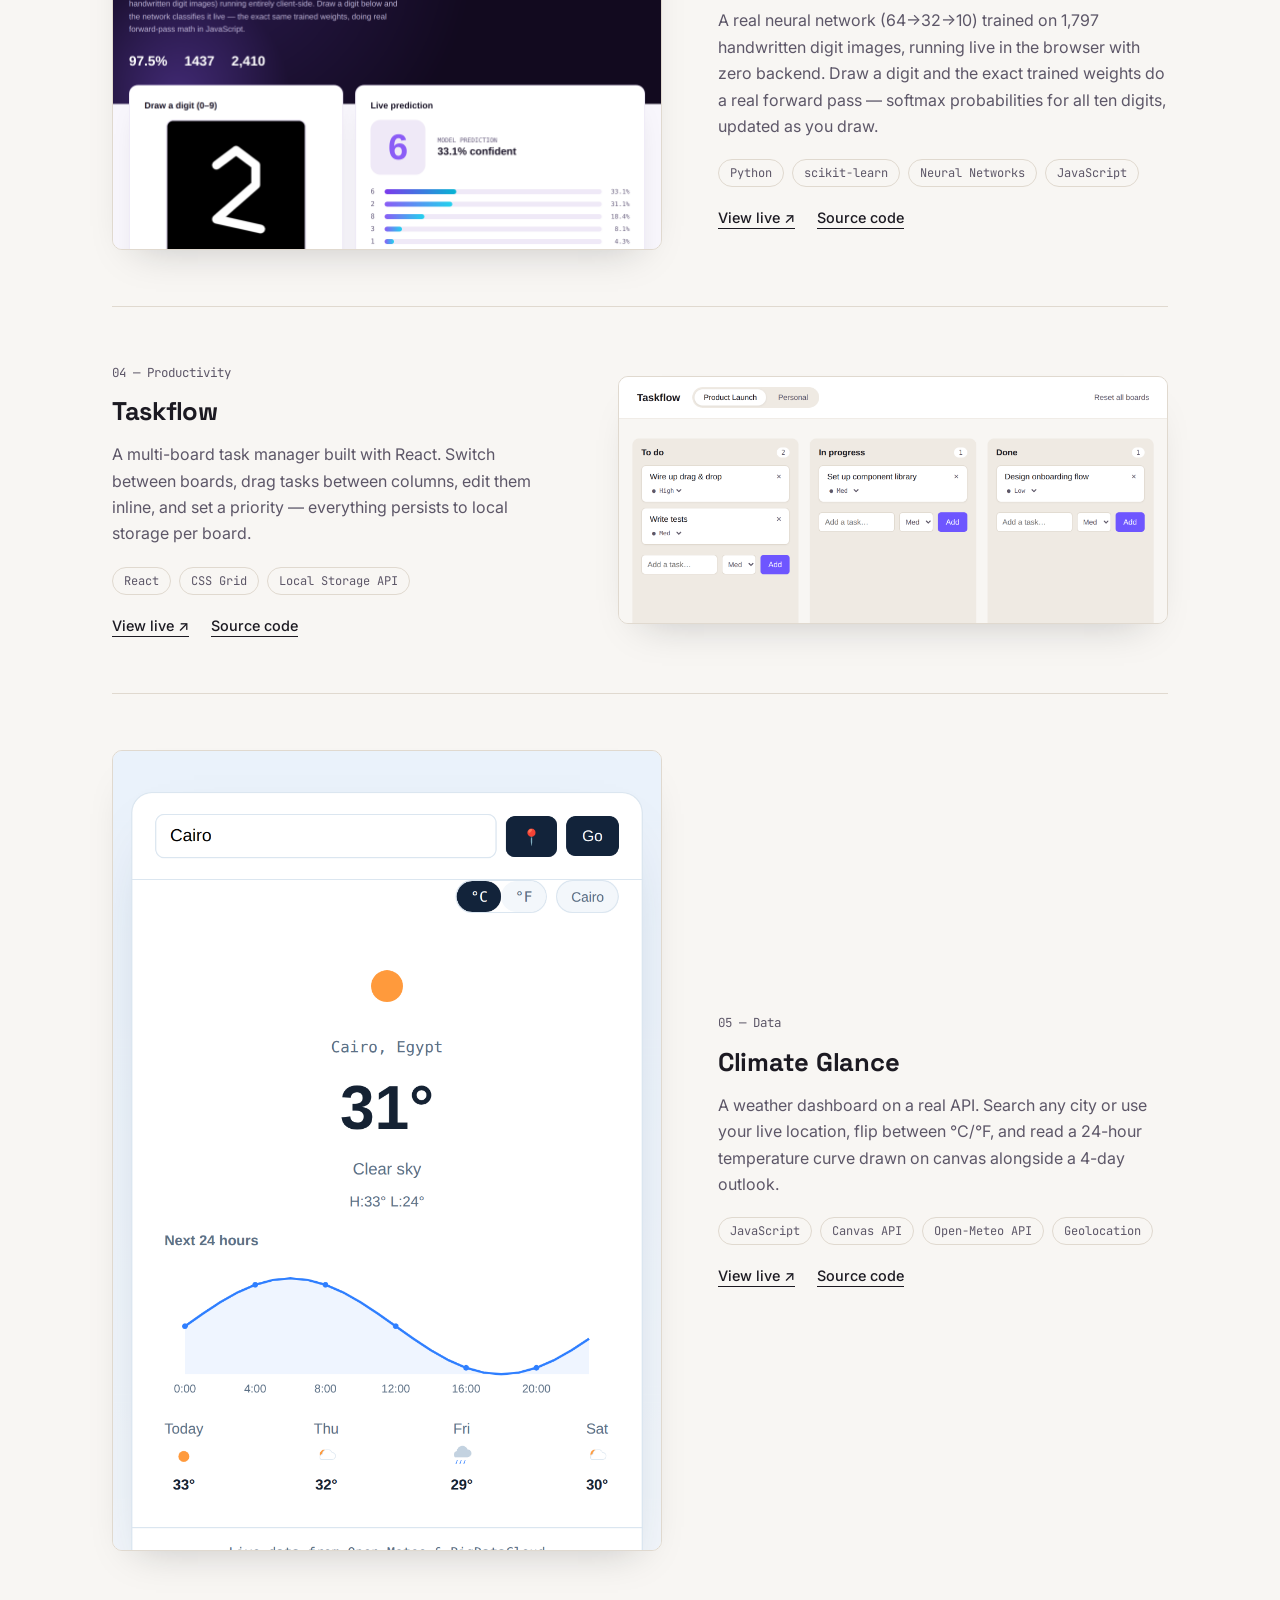
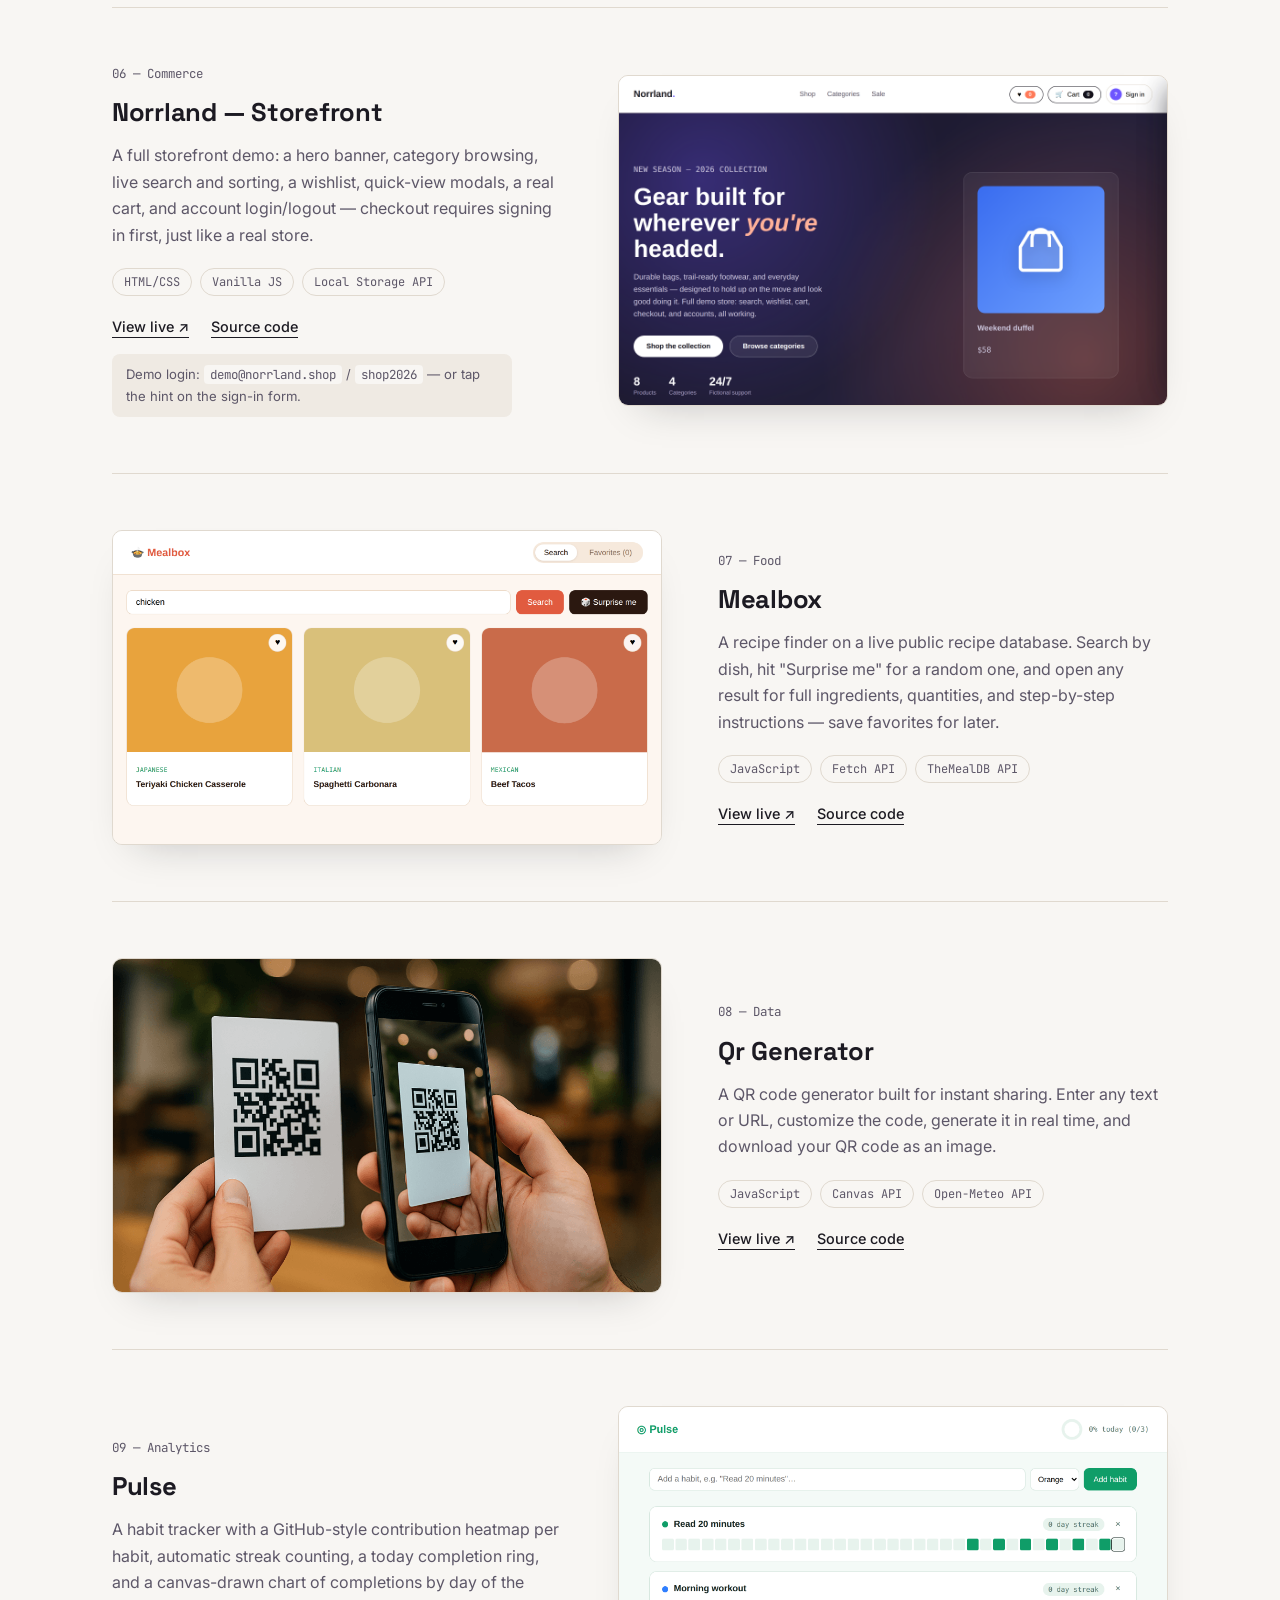
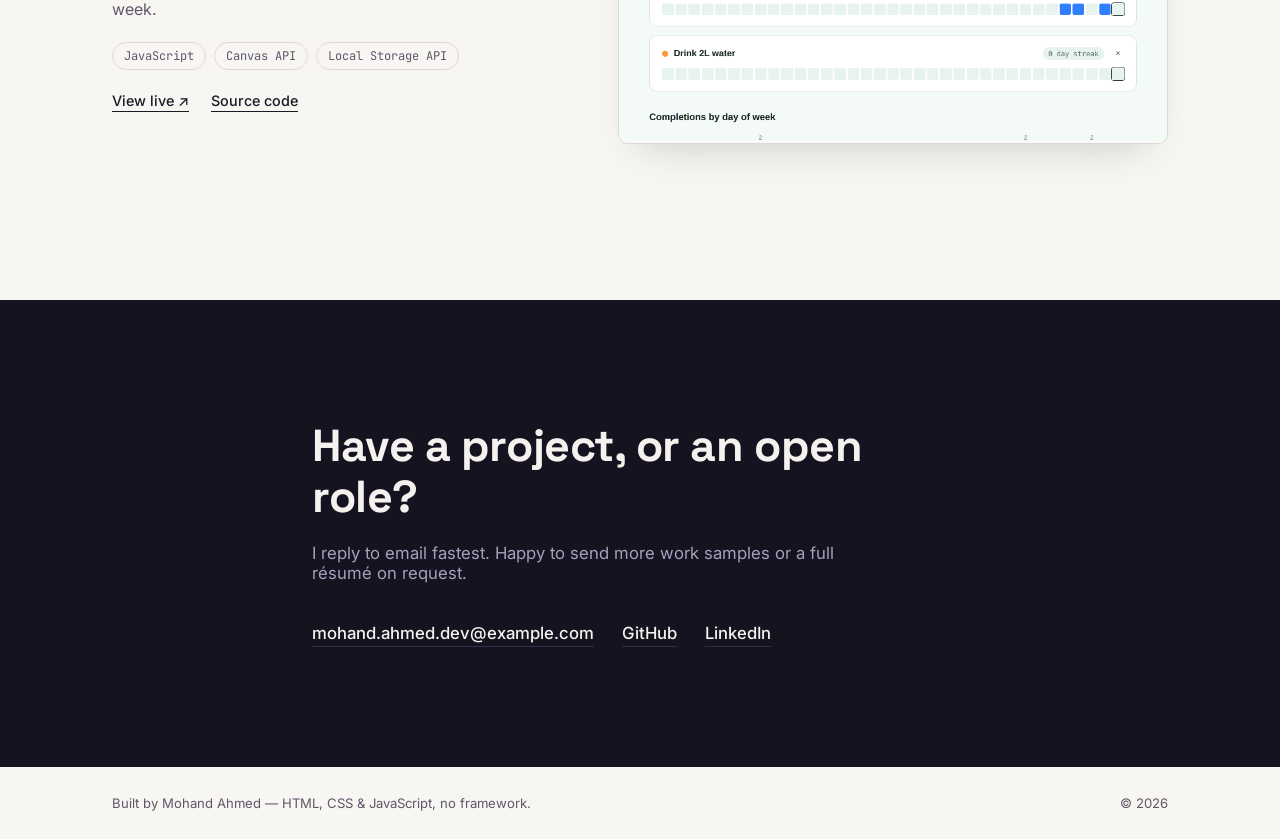
==== commit 5a2693c1: "Update index.html" ====
--- a/index.html
+++ b/index.html
@@ -354,9 +354,9 @@
       <h2 class="contact-title reveal">Have a project, or an open role?</h2>
       <p class="contact-sub">I reply to email fastest. Happy to send more work samples or a full résumé on request.</p>
       <div class="contact-links">
-        <a href="https://mail.google.com/mail/?view=cm&to=mohandmohandahmed@gmail.com" target="_blank" rel="noopener">Gmail</a>
-        <a href="https://github.com/MohandAhmed1" target="_blank" rel="noopener">GitHub</a>
-        <a href="https://www.linkedin.com/in/mohand-ahmed-dev/" target="_blank" rel="noopener">LinkedIn</a>
+        <a href="mailto:mohand.ahmed.dev@example.com">mohand.ahmed.dev@example.com</a>
+        <a href="https://github.com/yourusername" target="_blank" rel="noopener">GitHub</a>
+        <a href="https://linkedin.com/in/yourusername" target="_blank" rel="noopener">LinkedIn</a>
       </div>
     </div>
   </section>
